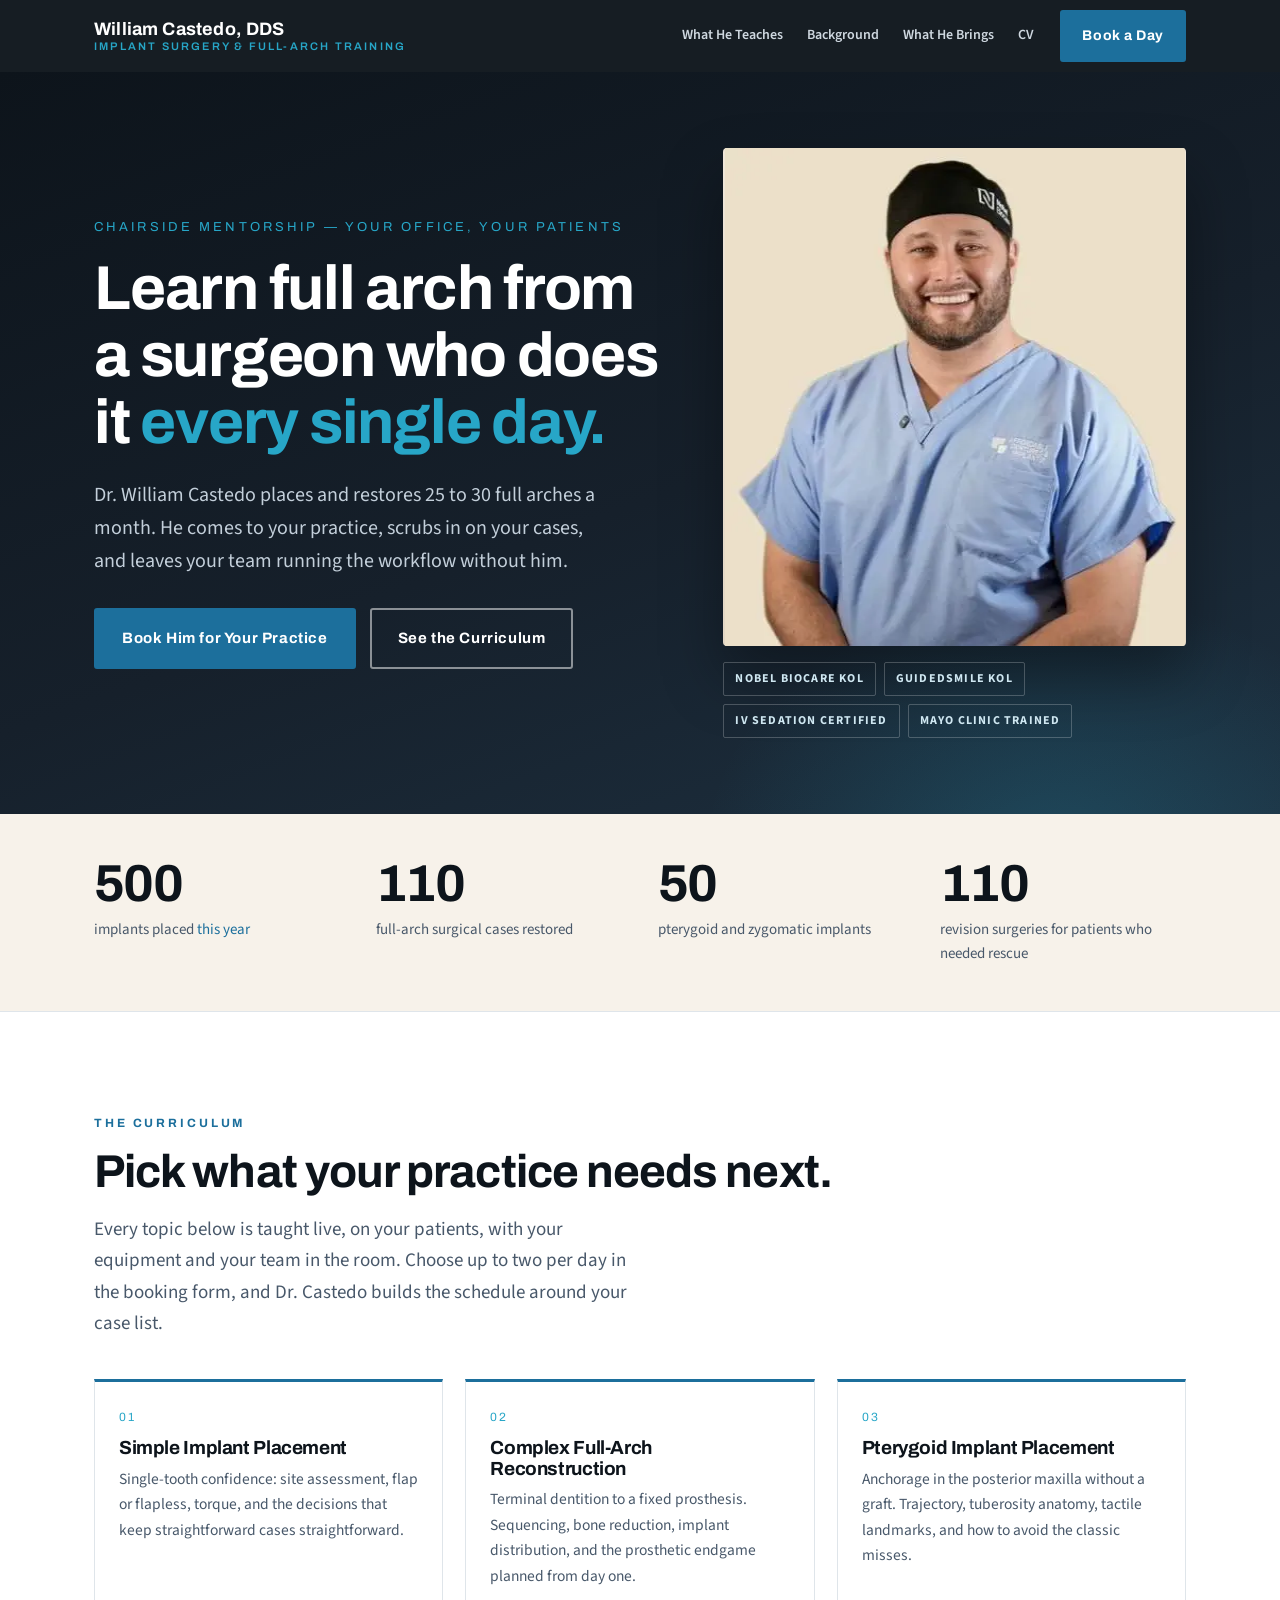
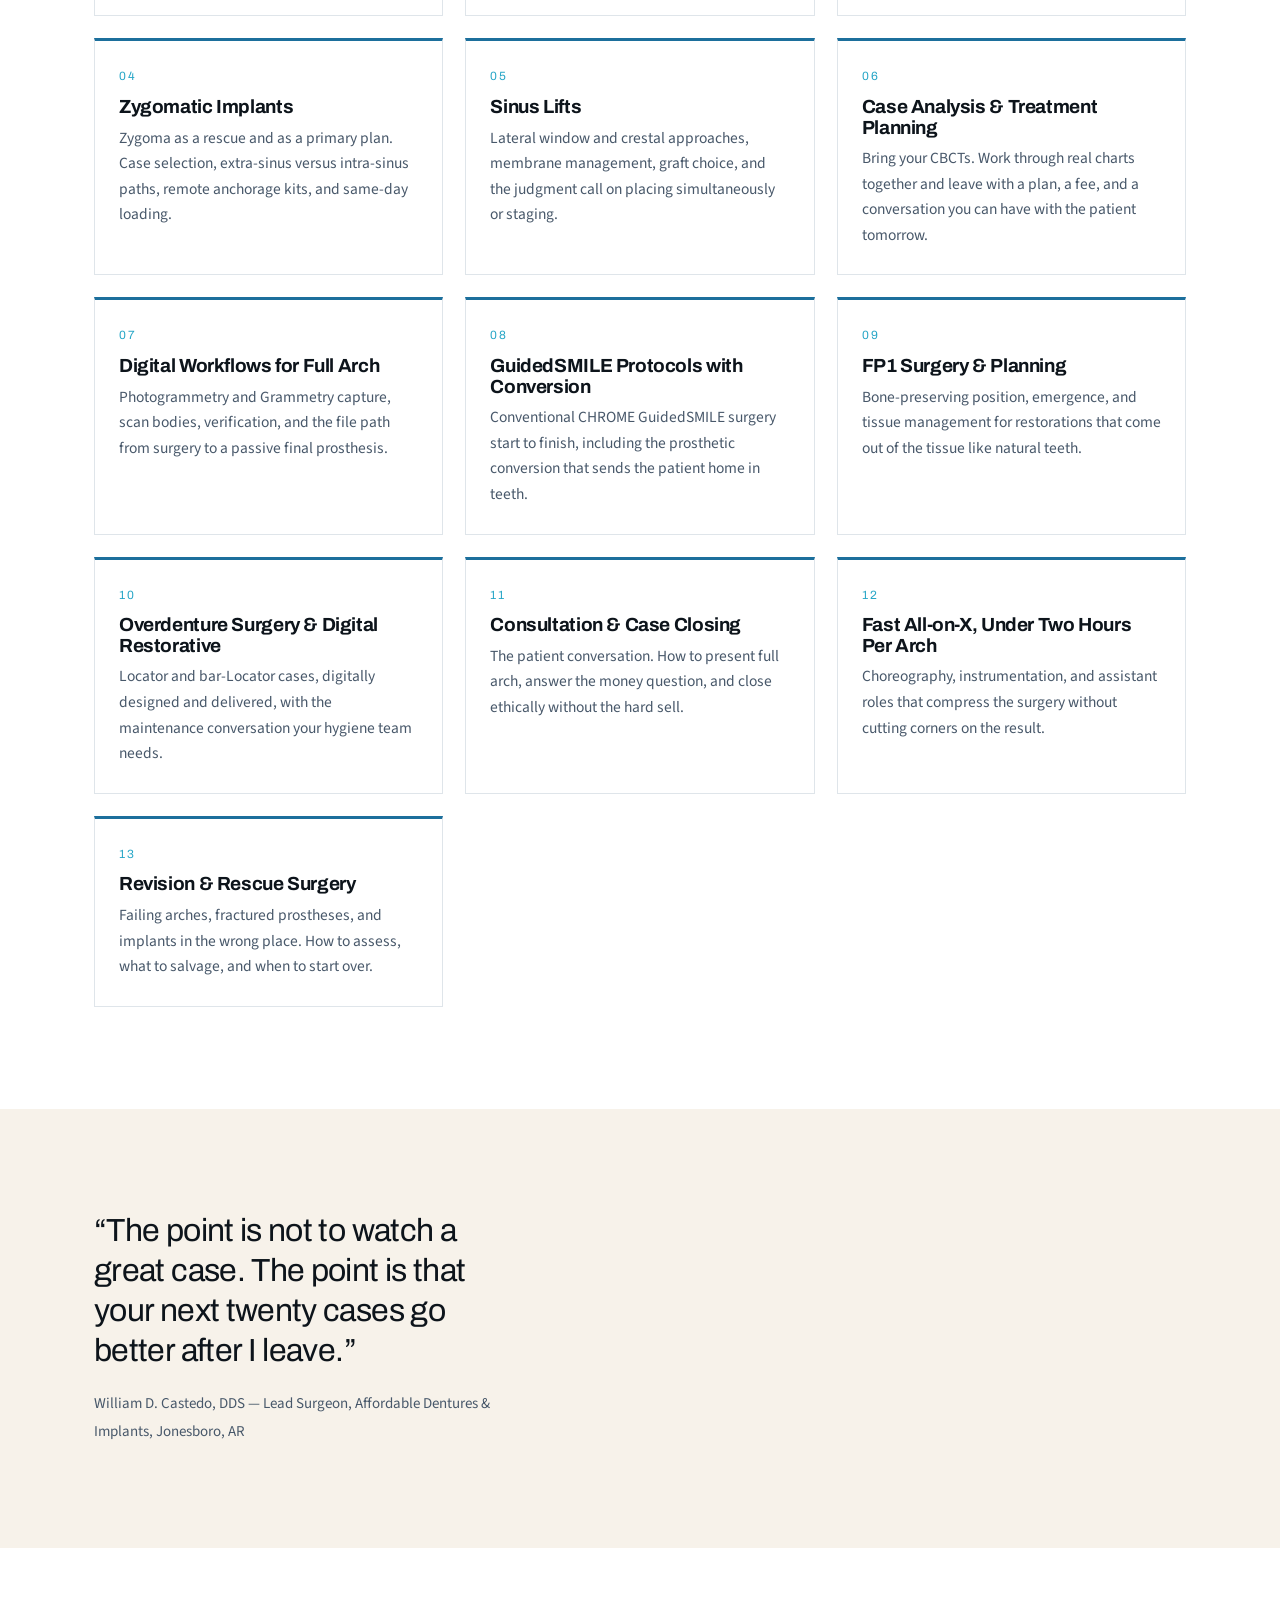
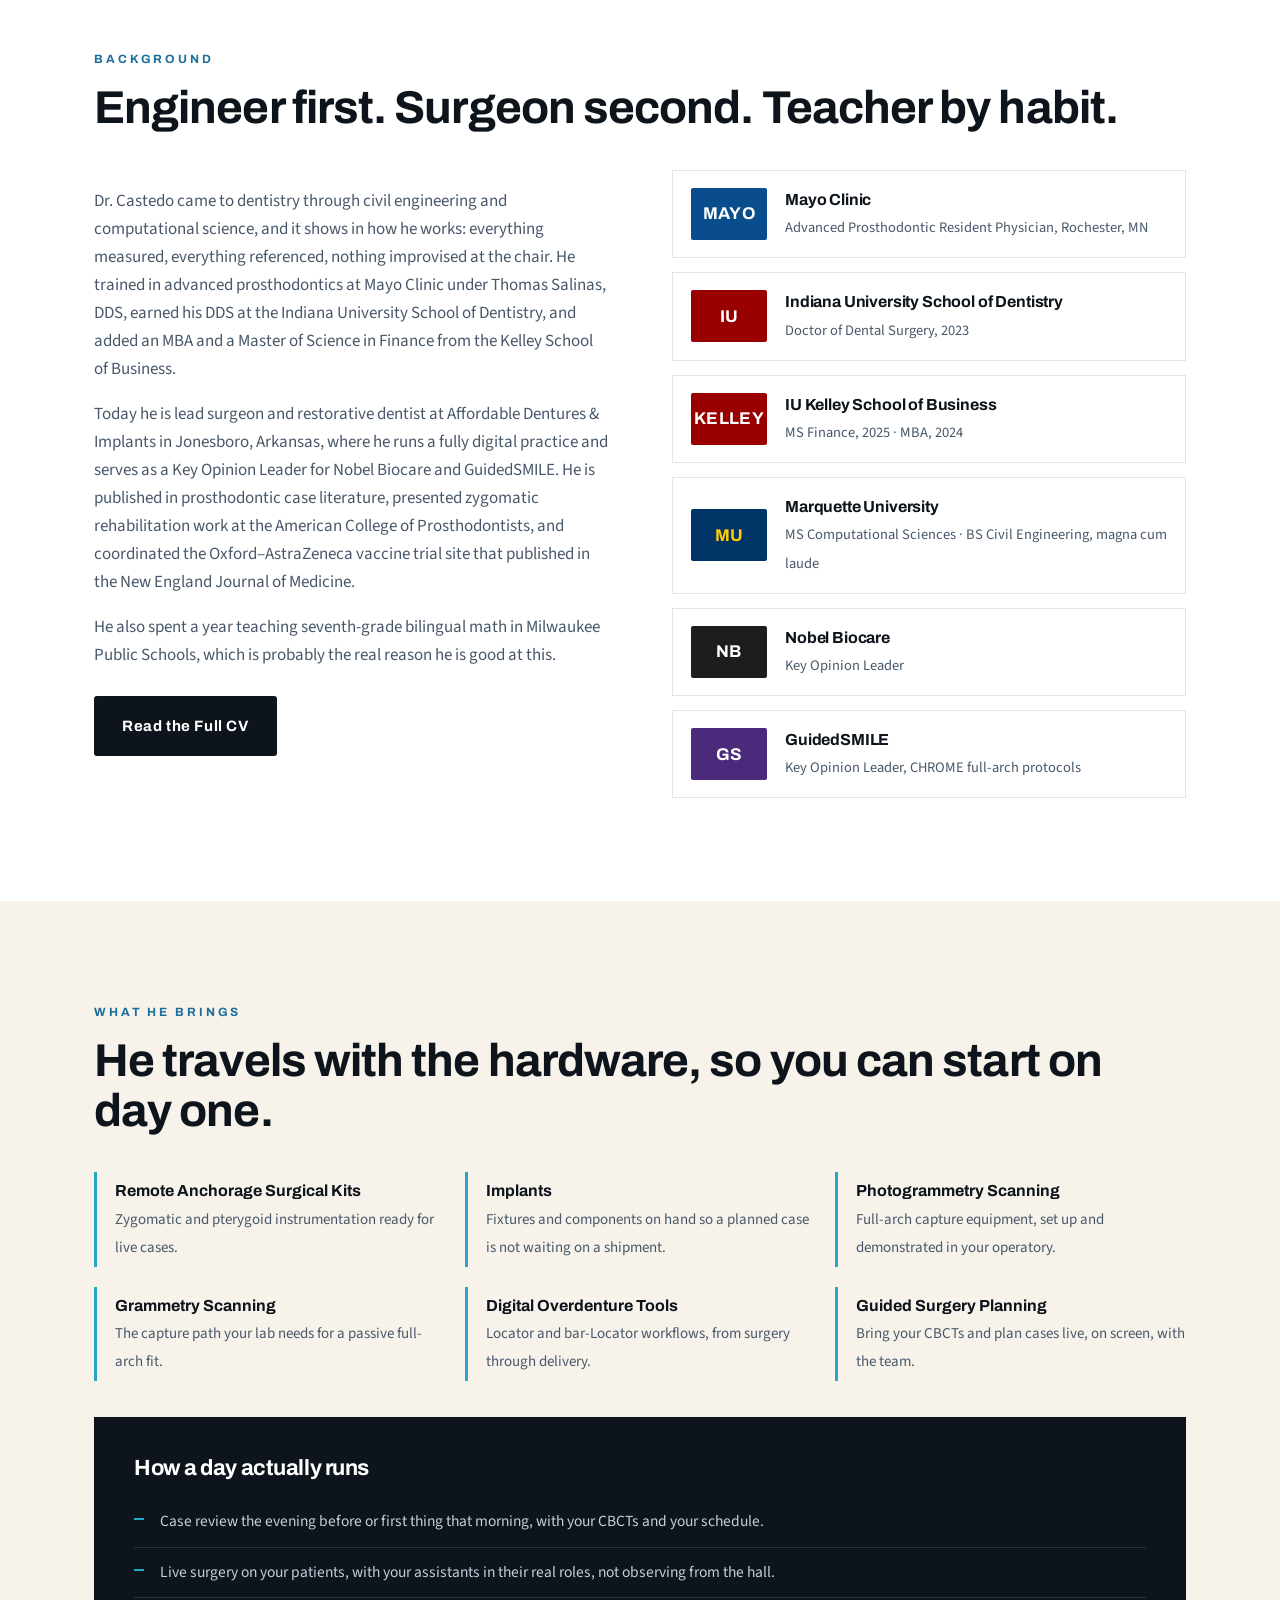
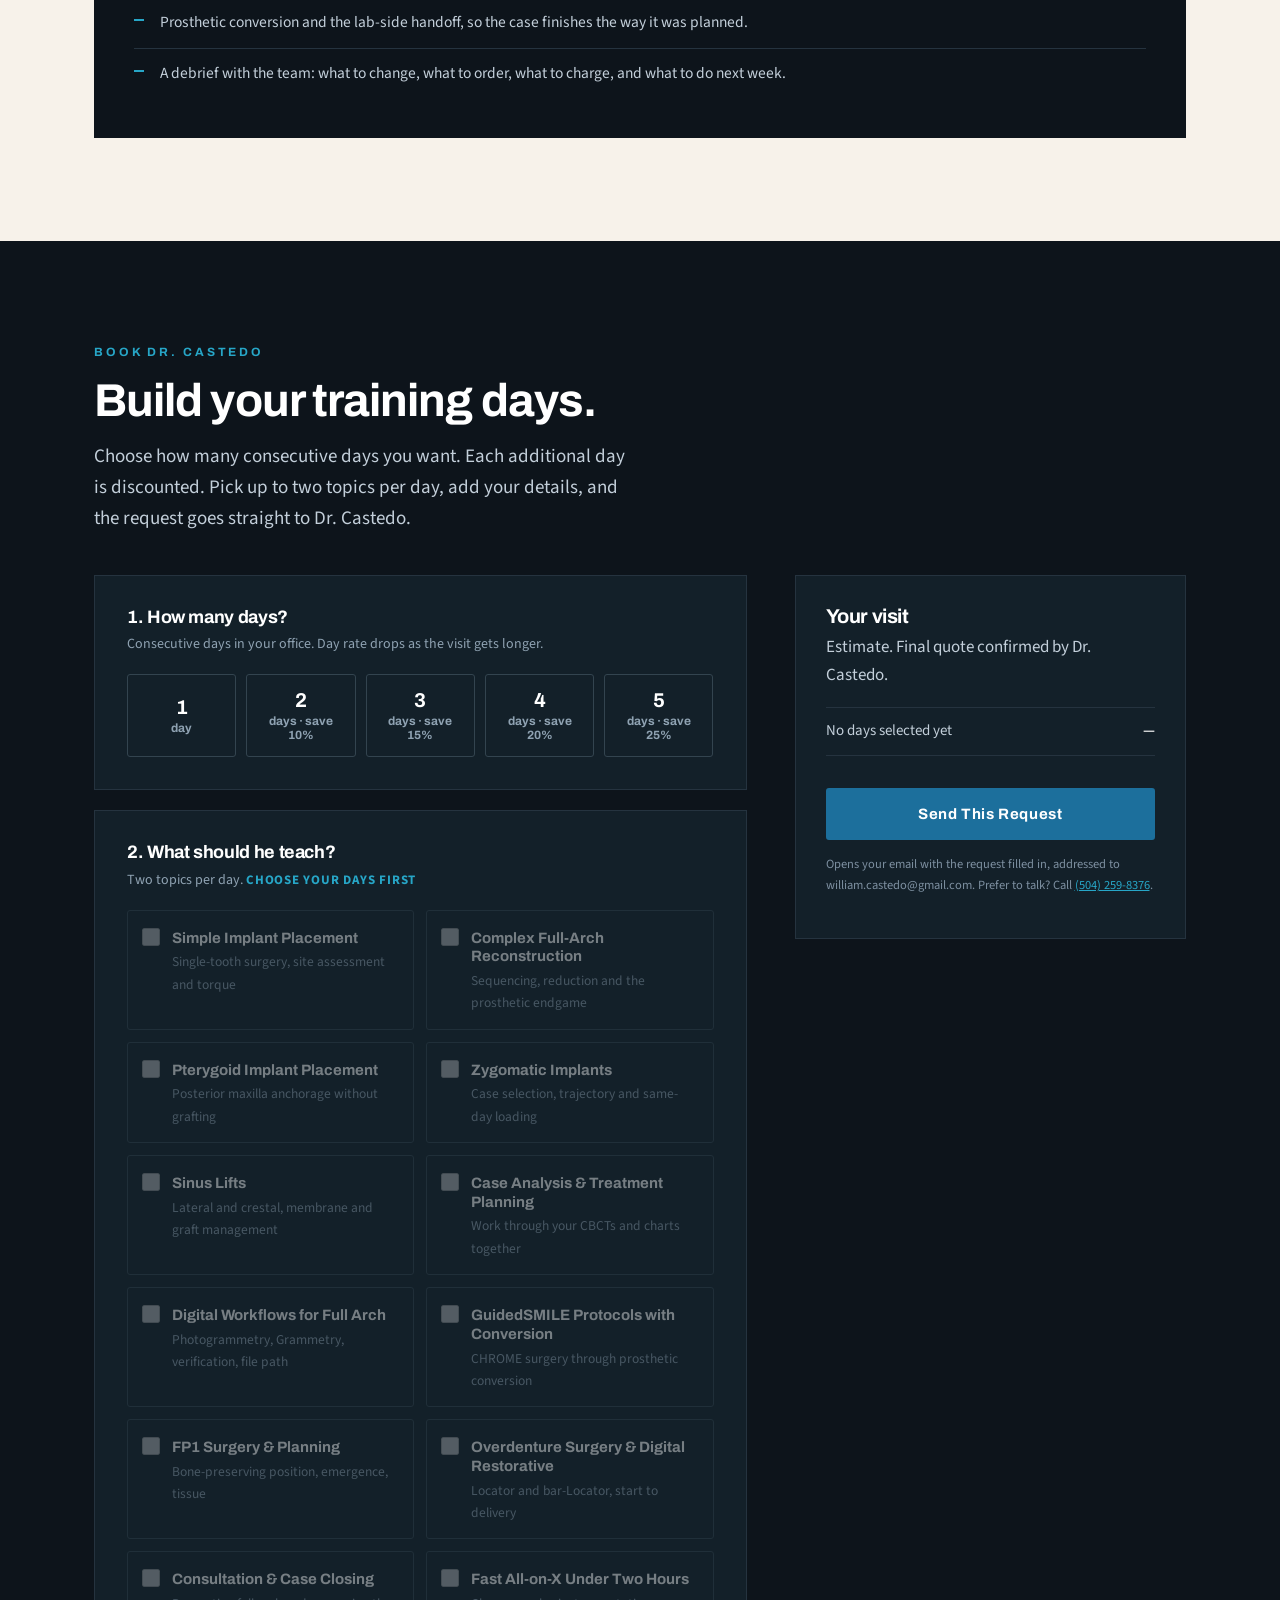
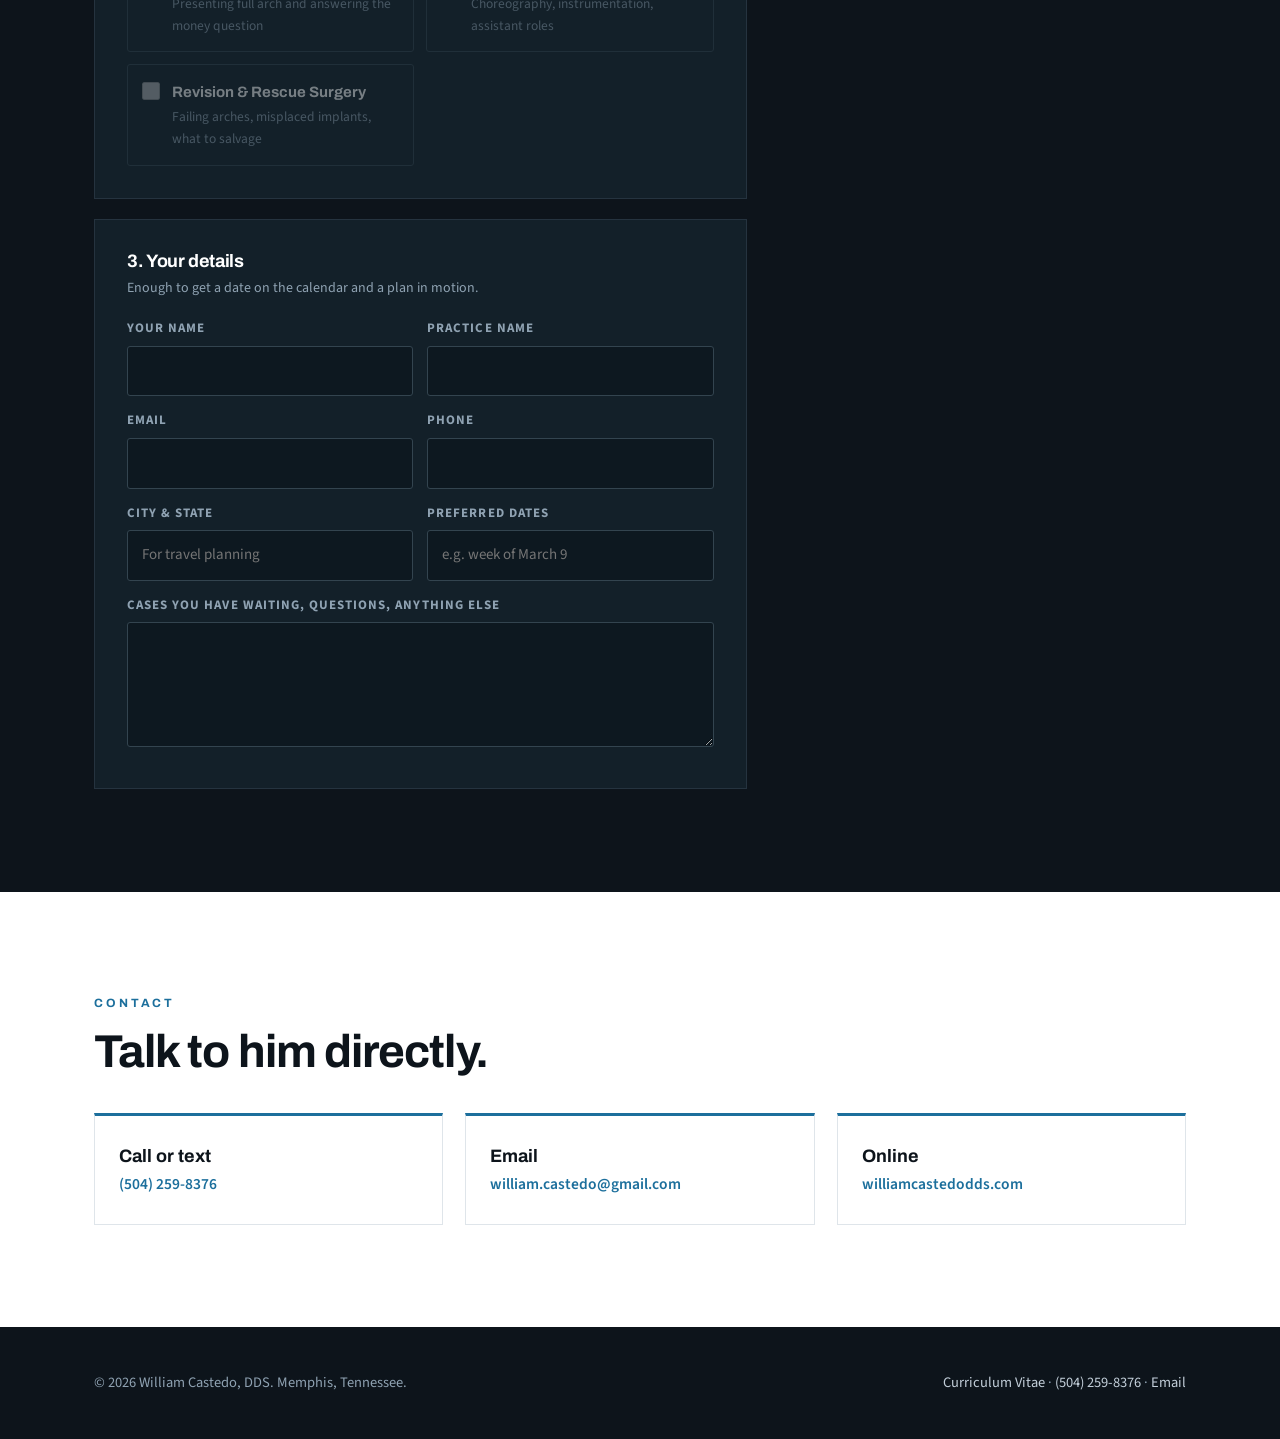
==== index.html @ d0374f00 "Add files via upload" ====
<!DOCTYPE html>
<html lang="en">
<head>
<meta charset="utf-8">
<meta name="viewport" content="width=device-width, initial-scale=1">
<title>Dr. William Castedo, DDS - Implant Surgery Training &amp; Full-Arch Mentorship</title>
<meta name="description" content="Hire Dr. William Castedo, DDS for in-office implant training: single-tooth to full-arch, pterygoid and zygomatic implants, sinus lifts, GuidedSMILE protocols, FP1, fast All-on-X and digital workflows. Book one to five days.">
<meta property="og:title" content="Dr. William Castedo, DDS - Implant Surgery Training">
<meta property="og:description" content="500 implants placed this year. 110 full-arch cases restored. Bring that experience into your operatory.">
<link rel="preconnect" href="https://fonts.googleapis.com"><link rel="preconnect" href="https://fonts.gstatic.com" crossorigin>
<link href="https://fonts.googleapis.com/css2?family=Archivo:wght@600;700&family=Source+Sans+3:wght@400;600;700&display=swap" rel="stylesheet">
<link rel="stylesheet" href="css/styles.css">
</head>
<body>

<header class="head"><div class="wrap">
  <a class="brand" href="index.html">William Castedo, DDS<small>Implant Surgery &amp; Full-Arch Training</small></a>
  <nav class="nav" aria-label="Main">
    <a href="#teach">What He Teaches</a>
    <a href="#background">Background</a>
    <a href="#kit">What He Brings</a>
    <a href="cv.html">CV</a>
  </nav>
  <a class="btn" href="#book">Book a Day</a>
</div></header>

<main>
<section class="hero">
  <div class="wrap">
    <div>
      <p class="kicker">Chairside Mentorship &mdash; Your Office, Your Patients</p>
      <h1>Learn full arch from a surgeon who does it <span>every single day.</span></h1>
      <p class="intro">Dr. William Castedo places and restores 25 to 30 full arches a month. He comes to your practice, scrubs in on your cases, and leaves your team running the workflow without him.</p>
      <div class="ctas">
        <a class="btn" href="#book">Book Him for Your Practice</a>
        <a class="btn ghost" href="#teach">See the Curriculum</a>
      </div>
    </div>
    <div class="portrait">
      <div class="plate"><img src="images/dr-castedo.webp" alt="Dr. William Castedo, DDS" width="433" height="498"></div>
      <div class="tagstrip">
        <span>Nobel Biocare KOL</span><span>GuidedSMILE KOL</span><span>IV Sedation Certified</span><span>Mayo Clinic Trained</span>
      </div>
    </div>
  </div>
</section>

<section class="stats">
  <div class="wrap">
    <div class="stat"><b>500</b><span>implants placed <i>this year</i></span></div>
    <div class="stat"><b>110</b><span>full-arch surgical cases restored</span></div>
    <div class="stat"><b>50</b><span>pterygoid and zygomatic implants</span></div>
    <div class="stat"><b>110</b><span>revision surgeries for patients who needed rescue</span></div>
  </div>
</section>

<section class="sec" id="teach">
  <div class="wrap">
    <p class="eyebrow">The Curriculum</p>
    <h2 class="h">Pick what your practice needs next.</h2>
    <p class="lede" style="margin-top:16px">Every topic below is taught live, on your patients, with your equipment and your team in the room. Choose up to two per day in the booking form, and Dr. Castedo builds the schedule around your case list.</p>
    <div class="grid3">
      <article class="tcard"><span class="num">01</span><h3>Simple Implant Placement</h3><p>Single-tooth confidence: site assessment, flap or flapless, torque, and the decisions that keep straightforward cases straightforward.</p></article>
      <article class="tcard"><span class="num">02</span><h3>Complex Full-Arch Reconstruction</h3><p>Terminal dentition to a fixed prosthesis. Sequencing, bone reduction, implant distribution, and the prosthetic endgame planned from day one.</p></article>
      <article class="tcard"><span class="num">03</span><h3>Pterygoid Implant Placement</h3><p>Anchorage in the posterior maxilla without a graft. Trajectory, tuberosity anatomy, tactile landmarks, and how to avoid the classic misses.</p></article>
      <article class="tcard"><span class="num">04</span><h3>Zygomatic Implants</h3><p>Zygoma as a rescue and as a primary plan. Case selection, extra-sinus versus intra-sinus paths, remote anchorage kits, and same-day loading.</p></article>
      <article class="tcard"><span class="num">05</span><h3>Sinus Lifts</h3><p>Lateral window and crestal approaches, membrane management, graft choice, and the judgment call on placing simultaneously or staging.</p></article>
      <article class="tcard"><span class="num">06</span><h3>Case Analysis &amp; Treatment Planning</h3><p>Bring your CBCTs. Work through real charts together and leave with a plan, a fee, and a conversation you can have with the patient tomorrow.</p></article>
      <article class="tcard"><span class="num">07</span><h3>Digital Workflows for Full Arch</h3><p>Photogrammetry and Grammetry capture, scan bodies, verification, and the file path from surgery to a passive final prosthesis.</p></article>
      <article class="tcard"><span class="num">08</span><h3>GuidedSMILE Protocols with Conversion</h3><p>Conventional CHROME GuidedSMILE surgery start to finish, including the prosthetic conversion that sends the patient home in teeth.</p></article>
      <article class="tcard"><span class="num">09</span><h3>FP1 Surgery &amp; Planning</h3><p>Bone-preserving position, emergence, and tissue management for restorations that come out of the tissue like natural teeth.</p></article>
      <article class="tcard"><span class="num">10</span><h3>Overdenture Surgery &amp; Digital Restorative</h3><p>Locator and bar-Locator cases, digitally designed and delivered, with the maintenance conversation your hygiene team needs.</p></article>
      <article class="tcard"><span class="num">11</span><h3>Consultation &amp; Case Closing</h3><p>The patient conversation. How to present full arch, answer the money question, and close ethically without the hard sell.</p></article>
      <article class="tcard"><span class="num">12</span><h3>Fast All-on-X, Under Two Hours Per Arch</h3><p>Choreography, instrumentation, and assistant roles that compress the surgery without cutting corners on the result.</p></article>
      <article class="tcard"><span class="num">13</span><h3>Revision &amp; Rescue Surgery</h3><p>Failing arches, fractured prostheses, and implants in the wrong place. How to assess, what to salvage, and when to start over.</p></article>
    </div>
  </div>
</section>

<section class="sec quote">
  <div class="wrap">
    <blockquote>
      <p>&ldquo;The point is not to watch a great case. The point is that your next twenty cases go better after I leave.&rdquo;</p>
      <cite>William D. Castedo, DDS &mdash; Lead Surgeon, Affordable Dentures &amp; Implants, Jonesboro, AR</cite>
    </blockquote>
  </div>
</section>

<section class="sec" id="background">
  <div class="wrap">
    <p class="eyebrow">Background</p>
    <h2 class="h">Engineer first. Surgeon second. Teacher by habit.</h2>
    <div class="split" style="margin-top:36px">
      <div>
        <p>Dr. Castedo came to dentistry through civil engineering and computational science, and it shows in how he works: everything measured, everything referenced, nothing improvised at the chair. He trained in advanced prosthodontics at Mayo Clinic under Thomas Salinas, DDS, earned his DDS at the Indiana University School of Dentistry, and added an MBA and a Master of Science in Finance from the Kelley School of Business.</p>
        <p>Today he is lead surgeon and restorative dentist at Affordable Dentures &amp; Implants in Jonesboro, Arkansas, where he runs a fully digital practice and serves as a Key Opinion Leader for Nobel Biocare and GuidedSMILE. He is published in prosthodontic case literature, presented zygomatic rehabilitation work at the American College of Prosthodontists, and coordinated the Oxford&ndash;AstraZeneca vaccine trial site that published in the New England Journal of Medicine.</p>
        <p>He also spent a year teaching seventh-grade bilingual math in Milwaukee Public Schools, which is probably the real reason he is good at this.</p>
        <p style="margin-top:26px"><a class="btn dark" href="cv.html">Read the Full CV</a></p>
      </div>
      <div>
        <div class="creds">
          <div class="cred"><div class="mark mayo">MAYO</div><div><b>Mayo Clinic</b><span>Advanced Prosthodontic Resident Physician, Rochester, MN</span></div></div>
          <div class="cred"><div class="mark iu">IU</div><div><b>Indiana University School of Dentistry</b><span>Doctor of Dental Surgery, 2023</span></div></div>
          <div class="cred"><div class="mark iu">KELLEY</div><div><b>IU Kelley School of Business</b><span>MS Finance, 2025 &middot; MBA, 2024</span></div></div>
          <div class="cred"><div class="mark mu">MU</div><div><b>Marquette University</b><span>MS Computational Sciences &middot; BS Civil Engineering, magna cum laude</span></div></div>
          <div class="cred"><div class="mark nb">NB</div><div><b>Nobel Biocare</b><span>Key Opinion Leader</span></div></div>
          <div class="cred"><div class="mark gs">GS</div><div><b>GuidedSMILE</b><span>Key Opinion Leader, CHROME full-arch protocols</span></div></div>
        </div>
      </div>
    </div>
  </div>
</section>

<section class="sec" id="kit" style="background:var(--sand-2)">
  <div class="wrap">
    <p class="eyebrow">What He Brings</p>
    <h2 class="h">He travels with the hardware, so you can start on day one.</h2>
    <div class="kit">
      <div><b>Remote Anchorage Surgical Kits</b><span>Zygomatic and pterygoid instrumentation ready for live cases.</span></div>
      <div><b>Implants</b><span>Fixtures and components on hand so a planned case is not waiting on a shipment.</span></div>
      <div><b>Photogrammetry Scanning</b><span>Full-arch capture equipment, set up and demonstrated in your operatory.</span></div>
      <div><b>Grammetry Scanning</b><span>The capture path your lab needs for a passive full-arch fit.</span></div>
      <div><b>Digital Overdenture Tools</b><span>Locator and bar-Locator workflows, from surgery through delivery.</span></div>
      <div><b>Guided Surgery Planning</b><span>Bring your CBCTs and plan cases live, on screen, with the team.</span></div>
    </div>
    <div class="dark-panel" style="margin-top:36px">
      <h3>How a day actually runs</h3>
      <ul>
        <li>Case review the evening before or first thing that morning, with your CBCTs and your schedule.</li>
        <li>Live surgery on your patients, with your assistants in their real roles, not observing from the hall.</li>
        <li>Prosthetic conversion and the lab-side handoff, so the case finishes the way it was planned.</li>
        <li>A debrief with the team: what to change, what to order, what to charge, and what to do next week.</li>
      </ul>
    </div>
  </div>
</section>

<section class="sec book" id="book">
  <div class="wrap">
    <p class="eyebrow" style="color:var(--cyan)">Book Dr. Castedo</p>
    <h2 class="h">Build your training days.</h2>
    <p class="lede" style="color:#c3cfda;margin-top:14px">Choose how many consecutive days you want. Each additional day is discounted. Pick up to two topics per day, add your details, and the request goes straight to Dr. Castedo.</p>

    <form class="layout" id="bookForm" novalidate>
      <div>
        <div class="panel">
          <h3>1. How many days?</h3>
          <p class="hint">Consecutive days in your office. Day rate drops as the visit gets longer.</p>
          <div class="days" id="days"></div>
        </div>

        <div class="panel">
          <h3>2. What should he teach?</h3>
          <p class="hint">Two topics per day. <span class="counter" id="counter">Choose your days first</span></p>
          <div class="topics" id="topics"></div>
        </div>

        <div class="panel">
          <h3>3. Your details</h3>
          <p class="hint">Enough to get a date on the calendar and a plan in motion.</p>
          <div class="fields">
            <label class="field"><span>Your name</span><input type="text" name="name" autocomplete="name" required></label>
            <label class="field"><span>Practice name</span><input type="text" name="practice" autocomplete="organization"></label>
            <label class="field"><span>Email</span><input type="email" name="email" autocomplete="email" required></label>
            <label class="field"><span>Phone</span><input type="tel" name="phone" autocomplete="tel"></label>
            <label class="field"><span>City &amp; state</span><input type="text" name="city" placeholder="For travel planning"></label>
            <label class="field"><span>Preferred dates</span><input type="text" name="dates" placeholder="e.g. week of March 9"></label>
            <label class="field full"><span>Cases you have waiting, questions, anything else</span><textarea name="notes" rows="4"></textarea></label>
          </div>
        </div>
      </div>

      <aside class="summary" aria-live="polite">
        <h3>Your visit</h3>
        <p class="hint" style="margin:6px 0 0">Estimate. Final quote confirmed by Dr. Castedo.</p>
        <div class="rows" id="rows"></div>
        <div class="chips" id="chips"></div>
        <button class="btn" type="submit" id="send">Send This Request</button>
        <p class="fineprint">Opens your email with the request filled in, addressed to william.castedo@gmail.com. Prefer to talk? Call <a href="tel:5042598376" style="color:var(--cyan)">(504) 259-8376</a>.</p>
      </aside>
    </form>
  </div>
</section>

<section class="sec contact">
  <div class="wrap">
    <p class="eyebrow">Contact</p>
    <h2 class="h">Talk to him directly.</h2>
    <div class="grid3">
      <div class="tcard"><b>Call or text</b><p><a href="tel:5042598376">(504) 259-8376</a></p></div>
      <div class="tcard"><b>Email</b><p><a href="mailto:william.castedo@gmail.com">william.castedo@gmail.com</a></p></div>
      <div class="tcard"><b>Online</b><p><a href="https://www.williamcastedodds.com">williamcastedodds.com</a></p></div>
    </div>
  </div>
</section>
</main>

<footer><div class="wrap">
  <span>&copy; 2026 William Castedo, DDS. Memphis, Tennessee.</span>
  <span><a href="cv.html">Curriculum Vitae</a> &middot; <a href="tel:5042598376">(504) 259-8376</a> &middot; <a href="mailto:william.castedo@gmail.com">Email</a></span>
</div></footer>

<script src="js/main.js"></script>
</body>
</html>
---- css/styles.css ----
/* williamcastedodds.com — clinical, modern, masculine.
   Palette: graphite ink, steel blue, surgical cyan edge, warm sand from the portrait. */
:root{
  --ink:#0d141b; --ink-2:#16202b; --slate:#2b3a48; --body:#48586a;
  --steel:#1c6f9c; --steel-dk:#125473; --cyan:#27a6c7;
  --sand:#efe6d8; --sand-2:#f7f2ea; --paper:#fff; --line:#dfe5ea; --line-dk:#25333f;
  --display:"Archivo",system-ui,-apple-system,"Segoe UI",Roboto,Arial,sans-serif;
  --text:"Source Sans 3",system-ui,-apple-system,"Segoe UI",Roboto,Arial,sans-serif;
  --max:1180px; --gut:clamp(20px,4vw,44px);
}
*,*::before,*::after{box-sizing:border-box}
html{scroll-behavior:smooth;-webkit-text-size-adjust:100%;scroll-padding-top:84px}
body{margin:0;font-family:var(--text);color:var(--body);background:var(--paper);font-size:17px;line-height:1.65;overflow-x:hidden}
img{max-width:100%;display:block}
a{color:var(--steel)}
h1,h2,h3,h4{font-family:var(--display);color:var(--ink);line-height:1.08;margin:0;font-weight:700;letter-spacing:-.02em}
.wrap{max-width:var(--max);margin:0 auto;padding:0 var(--gut)}
.sec{padding:clamp(56px,8vw,104px) 0}
:focus-visible{outline:3px solid var(--cyan);outline-offset:3px}
.eyebrow{font-family:var(--display);font-size:12px;font-weight:700;letter-spacing:.24em;text-transform:uppercase;color:var(--steel);margin:0 0 14px}
h2.h{font-size:clamp(30px,4vw,46px)}
.lede{font-size:clamp(17px,1.6vw,19px);max-width:60ch}
.btn{display:inline-flex;align-items:center;justify-content:center;gap:10px;font-family:var(--display);font-weight:700;font-size:15px;letter-spacing:.04em;text-decoration:none;padding:16px 26px;border:2px solid var(--steel);background:var(--steel);color:#fff;border-radius:3px;cursor:pointer;transition:background .15s,color .15s,border-color .15s}
.btn:hover{background:var(--steel-dk);border-color:var(--steel-dk)}
.btn.ghost{background:transparent;color:#fff;border-color:rgba(255,255,255,.5)}
.btn.ghost:hover{background:#fff;color:var(--ink);border-color:#fff}
.btn.dark{background:var(--ink);border-color:var(--ink)}
.btn.dark:hover{background:var(--slate);border-color:var(--slate)}
.btn[disabled]{opacity:.45;cursor:not-allowed}

/* header */
.head{position:sticky;top:0;z-index:40;background:rgba(13,20,27,.96);backdrop-filter:blur(6px);color:#fff}
.head .wrap{display:flex;align-items:center;gap:26px;min-height:72px}
.brand{font-family:var(--display);font-weight:700;font-size:18px;letter-spacing:.01em;color:#fff;text-decoration:none;line-height:1.1}
.brand small{display:block;font-size:11px;letter-spacing:.2em;text-transform:uppercase;color:var(--cyan);font-weight:600}
.nav{margin-left:auto;display:flex;gap:24px;align-items:center}
.nav a{color:#cfd8e0;text-decoration:none;font-size:14px;font-weight:600}
.nav a:hover{color:#fff}
.head .btn{padding:12px 20px;font-size:14px}

/* hero */
.hero{background:linear-gradient(160deg,var(--ink) 0%,var(--ink-2) 55%,#1d3040 100%);color:#fff;position:relative;overflow:hidden}
.hero::after{content:"";position:absolute;inset:auto -10% -40% 55%;height:70%;background:radial-gradient(closest-side,rgba(39,166,199,.22),transparent);pointer-events:none}
.hero .wrap{display:grid;grid-template-columns:1.1fr .9fr;gap:clamp(28px,5vw,64px);align-items:center;padding-top:clamp(44px,6vw,76px);padding-bottom:clamp(44px,6vw,76px);position:relative;z-index:1}
.hero h1{color:#fff;font-size:clamp(36px,5.4vw,62px)}
.hero h1 span{color:var(--cyan)}
.hero .kicker{font-family:var(--display);font-size:13px;letter-spacing:.24em;text-transform:uppercase;color:var(--cyan);margin:0 0 18px}
.hero p.intro{color:#c3cfda;font-size:clamp(17px,1.7vw,20px);margin:22px 0 30px;max-width:52ch}
.hero .ctas{display:flex;gap:14px;flex-wrap:wrap}
.portrait{position:relative}
.portrait .plate{background:linear-gradient(180deg,var(--sand) 0%,#e2d6c4 100%);border-radius:4px;padding:0 0 0;overflow:hidden;box-shadow:0 30px 60px rgba(0,0,0,.35)}
.portrait img{width:100%;max-width:460px;margin:0 auto}
.portrait .tagstrip{display:flex;gap:8px;flex-wrap:wrap;margin-top:16px}
.tagstrip span{font-size:12px;font-weight:700;letter-spacing:.1em;text-transform:uppercase;color:#cfe7f1;border:1px solid rgba(255,255,255,.22);padding:6px 11px;border-radius:2px}

/* stat band */
.stats{background:var(--sand-2);border-bottom:1px solid var(--line)}
.stats .wrap{display:grid;grid-template-columns:repeat(4,1fr);gap:clamp(18px,3vw,36px);padding-top:44px;padding-bottom:44px}
.stat b{display:block;font-family:var(--display);font-size:clamp(34px,4.4vw,52px);color:var(--ink);line-height:1;letter-spacing:-.03em}
.stat span{display:block;margin-top:8px;font-size:15px;color:var(--body)}
.stat i{font-style:normal;color:var(--steel)}

/* teaching cards */
.grid3{display:grid;grid-template-columns:repeat(3,1fr);gap:22px;margin-top:40px}
.tcard{border:1px solid var(--line);border-top:3px solid var(--steel);padding:26px 24px;background:#fff;transition:box-shadow .15s,transform .15s}
.tcard:hover{box-shadow:0 14px 32px rgba(18,84,115,.1);transform:translateY(-2px)}
.tcard h3{font-size:19px;margin-bottom:8px}
.tcard p{margin:0;font-size:15.5px}
.tcard .num{font-family:var(--display);font-size:12px;letter-spacing:.18em;color:var(--cyan);display:block;margin-bottom:10px}

/* split / credentials */
.split{display:grid;grid-template-columns:1fr 1fr;gap:clamp(30px,5vw,64px);align-items:start}
.creds{display:grid;gap:14px}
.cred{display:grid;grid-template-columns:76px 1fr;gap:18px;align-items:center;border:1px solid var(--line);padding:16px 18px;background:#fff}
.mark{width:76px;height:52px;display:flex;align-items:center;justify-content:center;font-family:var(--display);font-weight:700;font-size:17px;letter-spacing:.02em;color:#fff;border-radius:2px;text-align:center;line-height:1}
.mark.iu{background:#990000}.mark.mu{background:#003366;color:#ffcc00}.mark.mayo{background:#0a4d8c}
.mark.hv{background:#a51c30}.mark.nb{background:#1d1d1b}.mark.gs{background:#4b2a7b}
.cred b{display:block;font-family:var(--display);color:var(--ink);font-size:16px;letter-spacing:-.01em}
.cred span{font-size:14.5px;color:var(--body)}
.dark-panel{background:var(--ink);color:#c3cfda;padding:clamp(26px,4vw,40px)}
.dark-panel h3{color:#fff;font-size:22px;margin-bottom:16px}
.dark-panel ul{list-style:none;margin:0;padding:0}
.dark-panel li{padding:12px 0 12px 26px;border-bottom:1px solid var(--line-dk);position:relative;font-size:15.5px}
.dark-panel li:last-child{border-bottom:0}
.dark-panel li::before{content:"";position:absolute;left:0;top:21px;width:10px;height:2px;background:var(--cyan)}

/* quote */
.quote{background:var(--sand-2)}
.quote blockquote{margin:0;max-width:52ch}
.quote p{font-family:var(--display);font-size:clamp(22px,3vw,32px);color:var(--ink);line-height:1.25;letter-spacing:-.02em;margin:0 0 18px}
.quote cite{font-style:normal;font-size:15px;color:var(--body)}

/* kit */
.kit{display:grid;grid-template-columns:repeat(3,1fr);gap:20px;margin-top:36px}
.kit div{border-left:3px solid var(--cyan);padding:6px 0 6px 18px}
.kit b{font-family:var(--display);color:var(--ink);display:block;font-size:16px}
.kit span{font-size:15px}

/* booking */
.book{background:var(--ink);color:#c3cfda}
.book h2,.book h3{color:#fff}
.book .layout{display:grid;grid-template-columns:1.25fr .75fr;gap:clamp(26px,4vw,48px);align-items:start;margin-top:40px}
.panel{background:#132029;border:1px solid var(--line-dk);padding:clamp(22px,3vw,32px)}
.panel + .panel{margin-top:20px}
.panel h3{font-size:18px;margin-bottom:6px}
.panel .hint{font-size:14px;color:#8fa2b2;margin:0 0 18px}
.days{display:flex;gap:10px;flex-wrap:wrap}
.day{flex:1 1 90px;background:transparent;border:1px solid #33444f;color:#c3cfda;font-family:var(--display);font-weight:700;padding:14px 8px;cursor:pointer;border-radius:3px;text-align:center;transition:.15s}
.day b{display:block;font-size:20px;color:#fff}
.day small{display:block;font-size:12px;color:#8fa2b2;margin-top:3px}
.day:hover{border-color:var(--cyan)}
.day[aria-pressed="true"]{background:var(--steel);border-color:var(--steel)}
.day[aria-pressed="true"] small{color:#d7ecf5}
.topics{display:grid;grid-template-columns:1fr 1fr;gap:12px;margin-top:6px}
.topic{display:flex;gap:12px;align-items:flex-start;border:1px solid #33444f;padding:14px;border-radius:3px;cursor:pointer;transition:.15s}
.topic:hover{border-color:var(--cyan)}
.topic input{margin:3px 0 0;accent-color:var(--cyan);width:18px;height:18px;flex:none}
.topic b{display:block;font-family:var(--display);color:#fff;font-size:15px;line-height:1.25}
.topic span{font-size:13.5px;color:#8fa2b2;display:block;margin-top:4px}
.topic.is-full{opacity:.42}
.topic.is-picked{border-color:var(--cyan);background:#14313d}
.fields{display:grid;grid-template-columns:1fr 1fr;gap:14px}
.field{display:block}
.field span{display:block;font-size:13px;font-weight:700;letter-spacing:.08em;text-transform:uppercase;color:#8fa2b2;margin-bottom:6px}
.field input,.field textarea,.field select{width:100%;background:#0d1820;border:1px solid #33444f;color:#fff;padding:12px 14px;font:inherit;font-size:15px;border-radius:3px}
.field input:focus,.field textarea:focus,.field select:focus{border-color:var(--cyan);outline:none}
.field.full{grid-column:1/-1}
.summary{position:sticky;top:96px;background:#132029;border:1px solid var(--line-dk);padding:clamp(22px,3vw,30px)}
.summary h3{font-size:20px;margin-bottom:4px}
.summary .rows{margin:18px 0 0;border-top:1px solid var(--line-dk)}
.srow{display:flex;justify-content:space-between;gap:14px;padding:11px 0;border-bottom:1px solid var(--line-dk);font-size:15px}
.srow b{color:#fff;font-weight:600}
.srow.total{border-bottom:0;padding-top:16px;font-family:var(--display);font-size:22px;color:#fff}
.srow.total b{font-size:26px}
.srow small{display:block;color:#8fa2b2;font-size:12.5px}
.chips{display:flex;flex-wrap:wrap;gap:7px;margin-top:12px}
.chips span{font-size:12px;border:1px solid #33444f;padding:5px 9px;border-radius:2px;color:#c3cfda}
.summary .btn{width:100%;margin-top:20px}
.fineprint{font-size:12.5px;color:#7d8fa0;margin-top:14px}
.counter{font-size:13px;color:var(--cyan);font-weight:700;letter-spacing:.06em;text-transform:uppercase}

/* contact + footer */
.contact .grid3{margin-top:36px}
.contact .tcard b{font-family:var(--display);color:var(--ink);font-size:18px;display:block}
.contact a{text-decoration:none;font-weight:600}
footer{background:var(--ink);color:#8fa2b2;padding:44px 0;font-size:14.5px}
footer .wrap{display:flex;justify-content:space-between;gap:18px;flex-wrap:wrap;align-items:center}
footer a{color:#c3cfda;text-decoration:none}
footer a:hover{color:#fff}

/* CV page */
.cvhead{background:var(--ink);color:#c3cfda;padding:clamp(40px,6vw,70px) 0}
.cvhead h1{color:#fff;font-size:clamp(32px,4.6vw,52px)}
.cvhead p{margin:14px 0 0;max-width:60ch}
.cvhead .meta{display:flex;gap:22px;flex-wrap:wrap;margin-top:22px;font-size:15px}
.cvhead .meta a{color:var(--cyan);text-decoration:none}
.cv .block{padding:clamp(34px,5vw,60px) 0;border-bottom:1px solid var(--line)}
.cv h2{font-size:clamp(24px,3vw,34px);margin-bottom:26px}
.entry{display:grid;grid-template-columns:200px 1fr;gap:26px;padding:18px 0;border-top:1px solid var(--line)}
.entry:first-of-type{border-top:0}
.entry .when{font-family:var(--display);font-size:14px;letter-spacing:.06em;color:var(--steel);text-transform:uppercase}
.entry .when span{display:block;color:var(--body);letter-spacing:0;text-transform:none;font-family:var(--text);font-size:14px;margin-top:4px}
.entry h3{font-size:19px;margin-bottom:4px}
.entry .org{font-weight:600;color:var(--slate);display:block;margin-bottom:8px}
.entry ul{margin:8px 0 0;padding-left:18px}
.entry li{margin-bottom:6px;font-size:15.5px}
.pubs{list-style:none;margin:0;padding:0}
.pubs li{padding:14px 0;border-top:1px solid var(--line);font-size:15.5px}
.pubs li:first-child{border-top:0}
.pubs b{color:var(--ink)}
.tags{display:flex;flex-wrap:wrap;gap:8px}
.tags span{border:1px solid var(--line);padding:6px 11px;font-size:14px;border-radius:2px}
.printbar{display:flex;gap:12px;flex-wrap:wrap;margin-top:26px}

@media (max-width:980px){
  .nav{display:none}
  .hero .wrap,.split,.book .layout{grid-template-columns:1fr}
  .stats .wrap{grid-template-columns:1fr 1fr}
  .grid3,.kit{grid-template-columns:1fr}
  .summary{position:static}
  .entry{grid-template-columns:1fr;gap:6px}
}
@media (max-width:640px){
  .topics,.fields{grid-template-columns:1fr}
  .portrait img{max-width:320px}
  .btn{width:100%}
  .head .btn{width:auto}
}
@media print{
  .head,.printbar,footer,.cvhead .meta{display:none}
  body{font-size:12pt;color:#000}
  .cvhead{background:#fff;color:#000;padding:0 0 12pt}
  .cvhead h1{color:#000}
  .cv .block{padding:10pt 0;border-bottom:0}
}
@media (prefers-reduced-motion:reduce){html{scroll-behavior:auto}*{transition:none!important}}
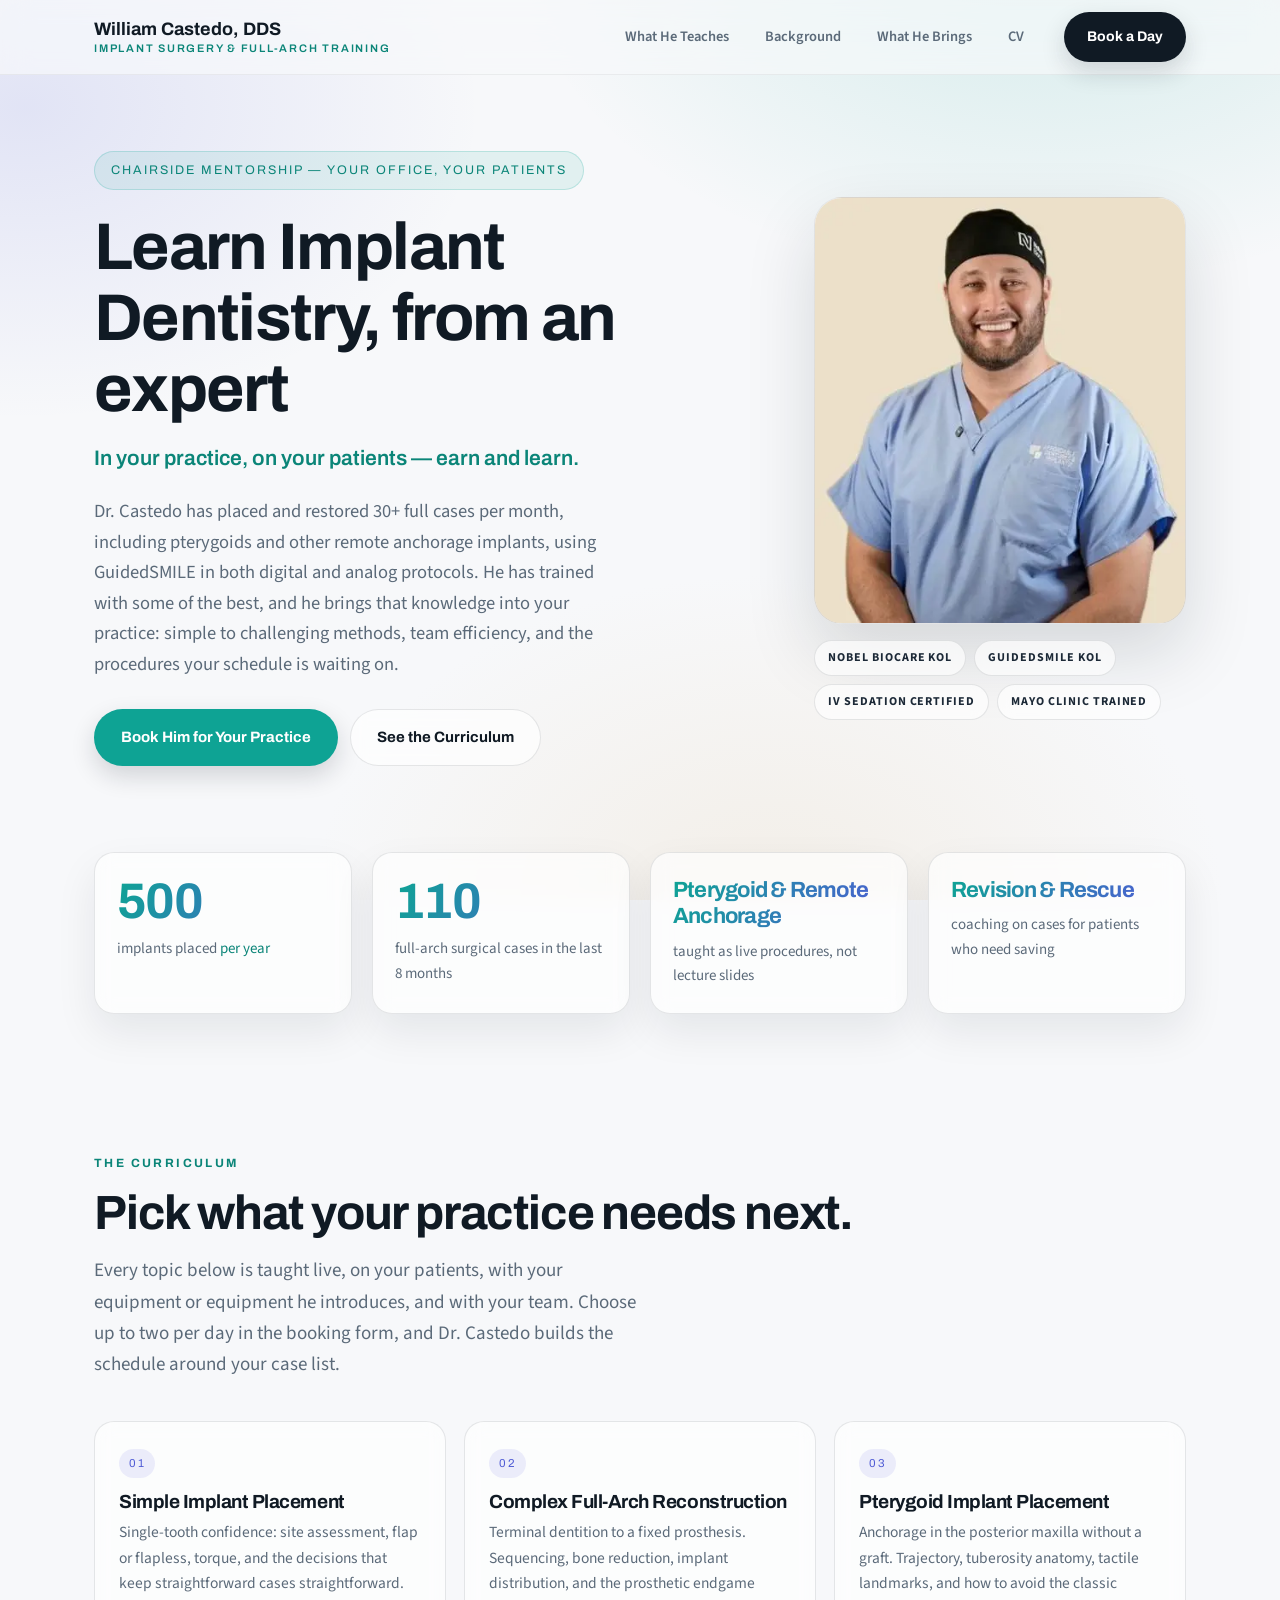
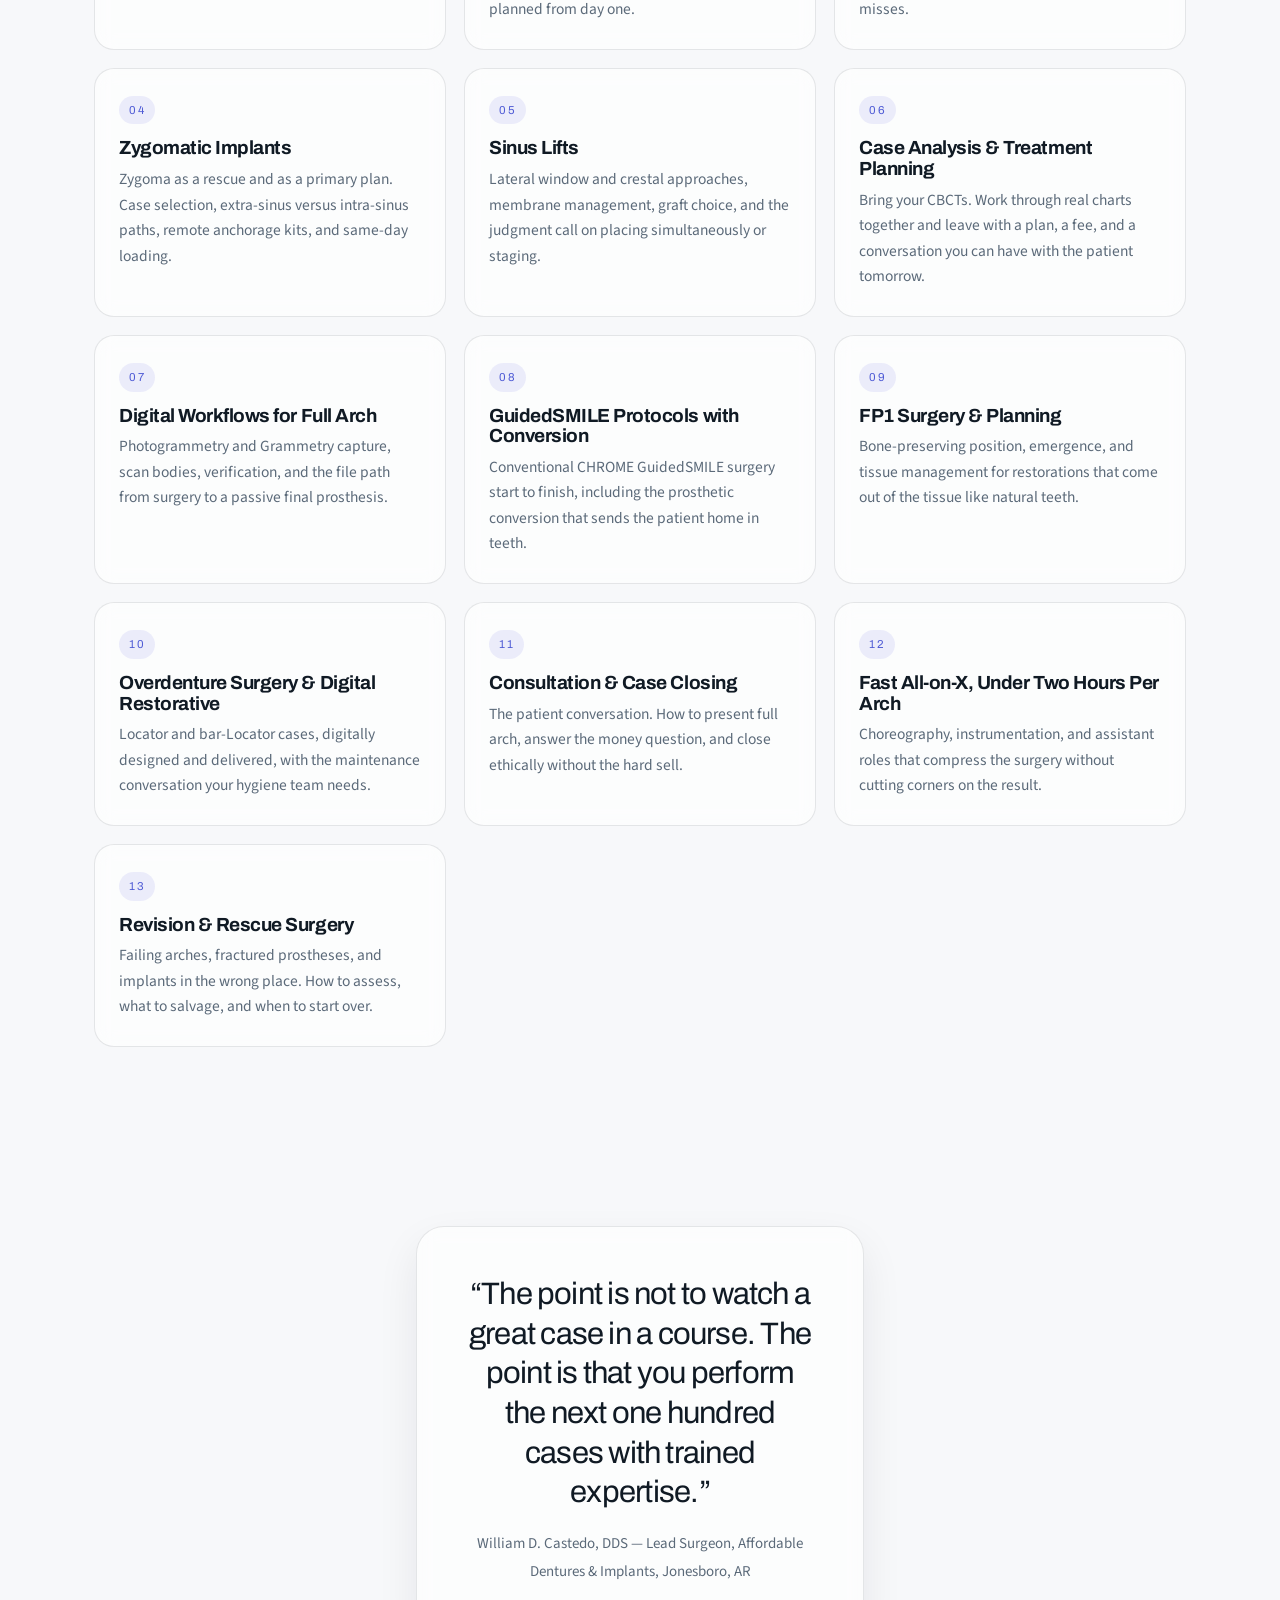
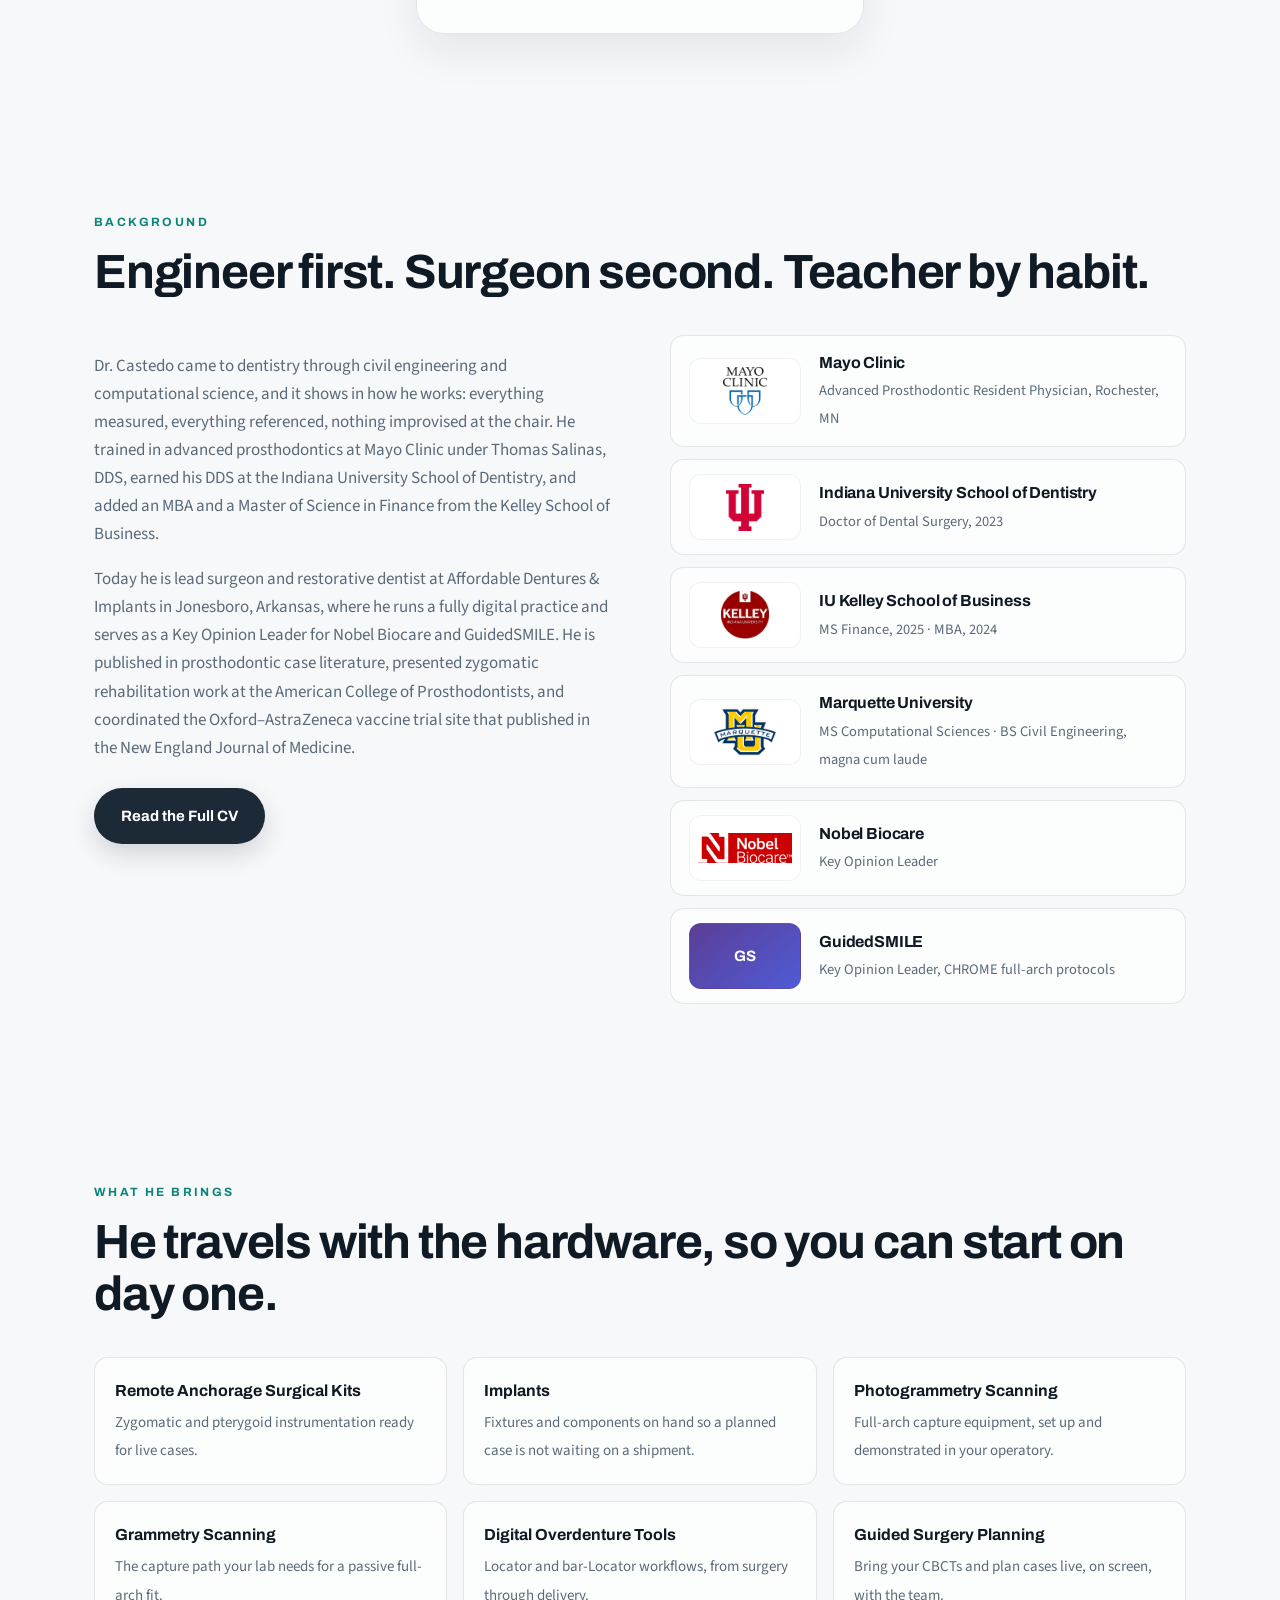
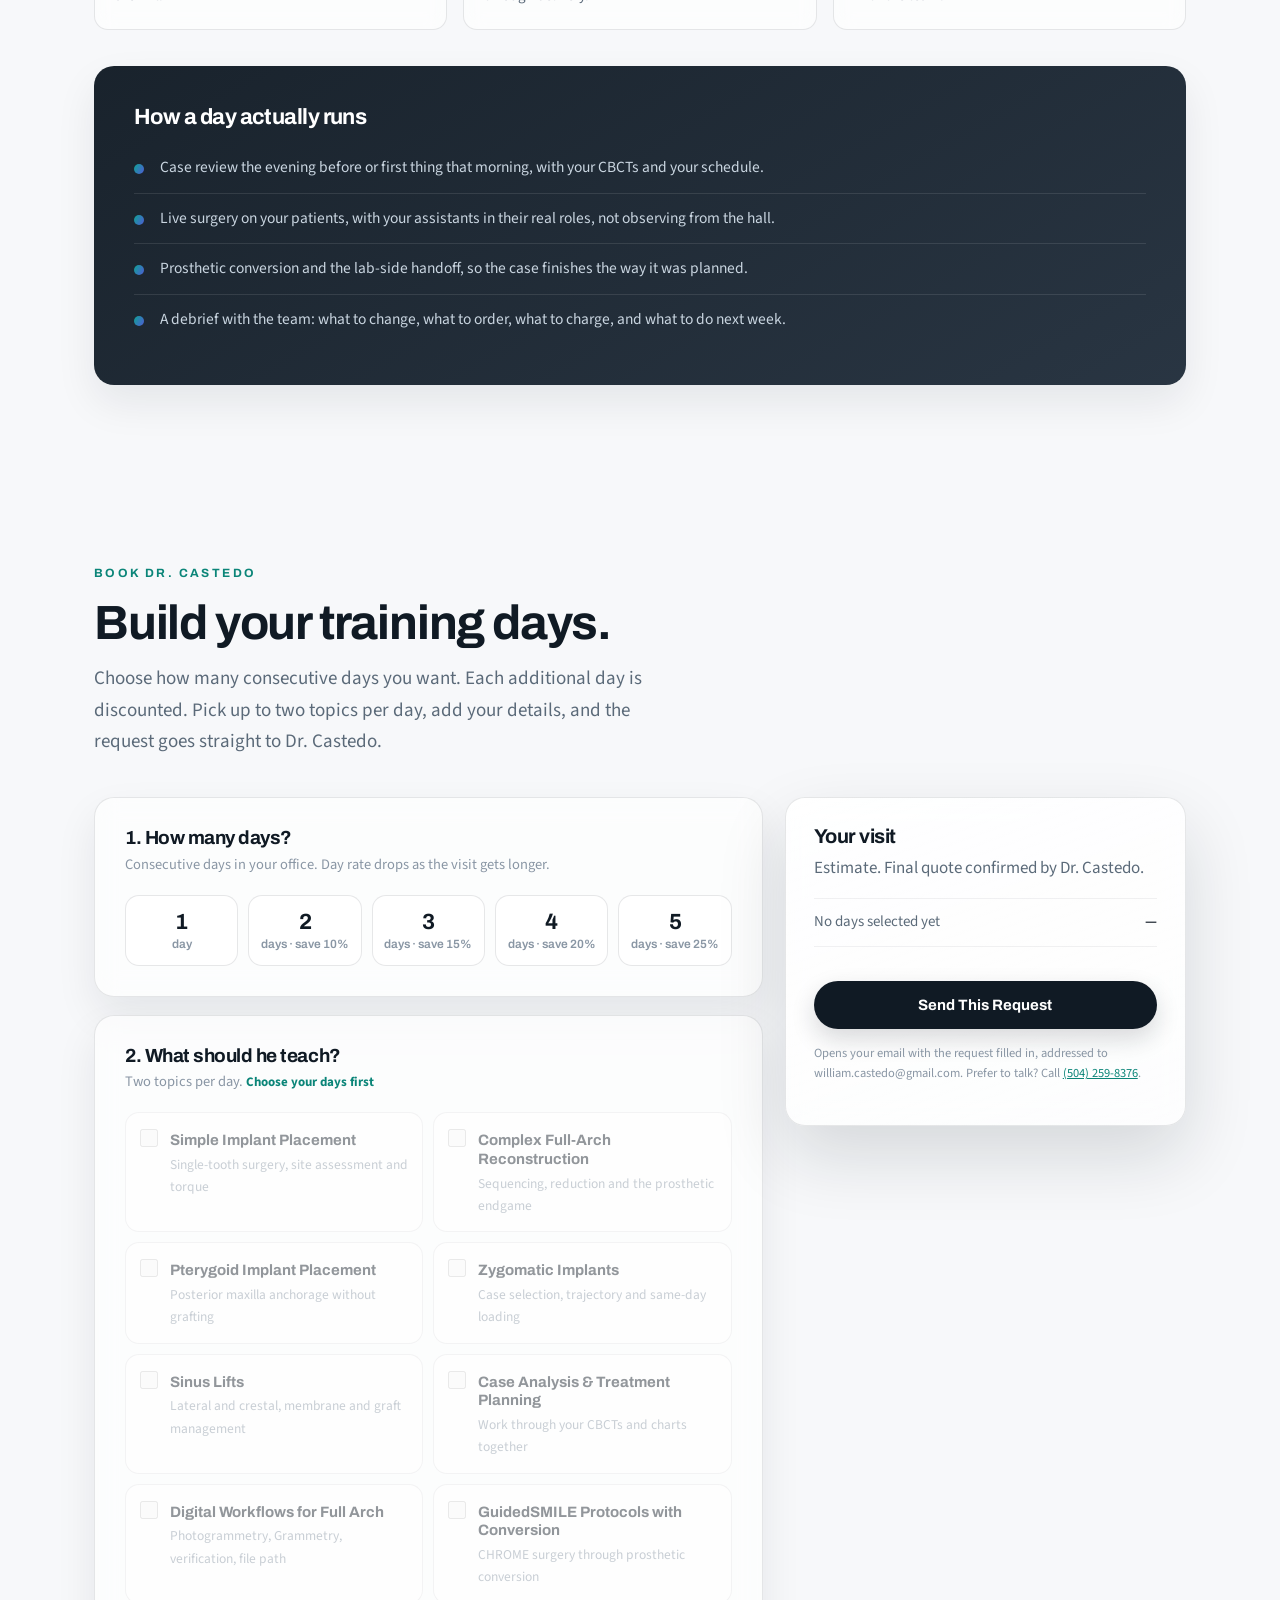
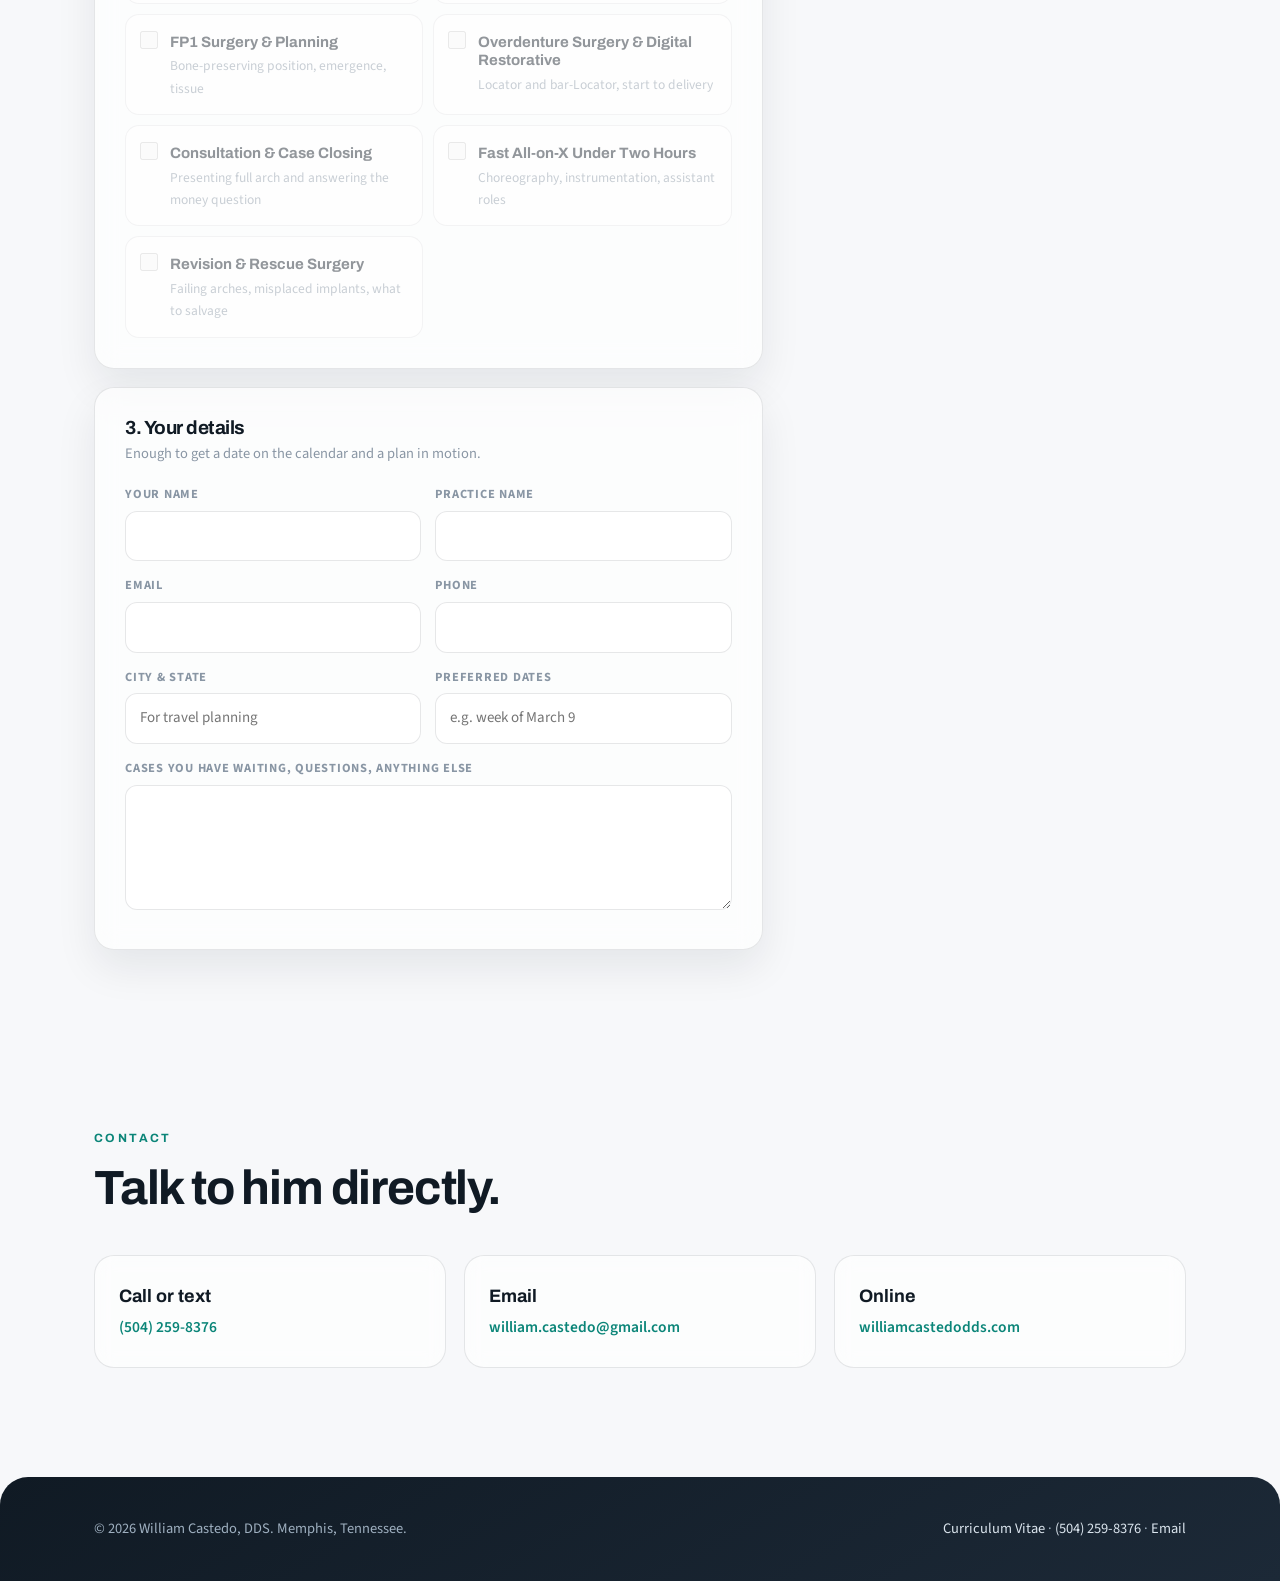
==== commit a58110ba: "Add files via upload" ====
--- a/index.html
+++ b/index.html
@@ -29,10 +29,11 @@
   <div class="wrap">
     <div>
       <p class="kicker">Chairside Mentorship &mdash; Your Office, Your Patients</p>
-      <h1>Learn full arch from a surgeon who does it <span>every single day.</span></h1>
-      <p class="intro">Dr. William Castedo places and restores 25 to 30 full arches a month. He comes to your practice, scrubs in on your cases, and leaves your team running the workflow without him.</p>
+      <h1>Learn Implant Dentistry, from an expert</h1>
+      <p class="sub-h1">In your practice, on your patients &mdash; earn and learn.</p>
+      <p class="intro">Dr. Castedo has placed and restored 30+ full cases per month, including pterygoids and other remote anchorage implants, using GuidedSMILE in both digital and analog protocols. He has trained with some of the best, and he brings that knowledge into your practice: simple to challenging methods, team efficiency, and the procedures your schedule is waiting on.</p>
       <div class="ctas">
-        <a class="btn" href="#book">Book Him for Your Practice</a>
+        <a class="btn teal" href="#book">Book Him for Your Practice</a>
         <a class="btn ghost" href="#teach">See the Curriculum</a>
       </div>
     </div>
@@ -47,10 +48,10 @@
 
 <section class="stats">
   <div class="wrap">
-    <div class="stat"><b>500</b><span>implants placed <i>this year</i></span></div>
-    <div class="stat"><b>110</b><span>full-arch surgical cases restored</span></div>
-    <div class="stat"><b>50</b><span>pterygoid and zygomatic implants</span></div>
-    <div class="stat"><b>110</b><span>revision surgeries for patients who needed rescue</span></div>
+    <div class="stat"><b>500</b><span>implants placed <i>per year</i></span></div>
+    <div class="stat"><b>110</b><span>full-arch surgical cases in the last 8 months</span></div>
+    <div class="stat note"><b>Pterygoid &amp; Remote Anchorage</b><span>taught as live procedures, not lecture slides</span></div>
+    <div class="stat note"><b>Revision &amp; Rescue</b><span>coaching on cases for patients who need saving</span></div>
   </div>
 </section>
 
@@ -58,7 +59,7 @@
   <div class="wrap">
     <p class="eyebrow">The Curriculum</p>
     <h2 class="h">Pick what your practice needs next.</h2>
-    <p class="lede" style="margin-top:16px">Every topic below is taught live, on your patients, with your equipment and your team in the room. Choose up to two per day in the booking form, and Dr. Castedo builds the schedule around your case list.</p>
+    <p class="lede" style="margin-top:16px">Every topic below is taught live, on your patients, with your equipment or equipment he introduces, and with your team. Choose up to two per day in the booking form, and Dr. Castedo builds the schedule around your case list.</p>
     <div class="grid3">
       <article class="tcard"><span class="num">01</span><h3>Simple Implant Placement</h3><p>Single-tooth confidence: site assessment, flap or flapless, torque, and the decisions that keep straightforward cases straightforward.</p></article>
       <article class="tcard"><span class="num">02</span><h3>Complex Full-Arch Reconstruction</h3><p>Terminal dentition to a fixed prosthesis. Sequencing, bone reduction, implant distribution, and the prosthetic endgame planned from day one.</p></article>
@@ -80,7 +81,7 @@
 <section class="sec quote">
   <div class="wrap">
     <blockquote>
-      <p>&ldquo;The point is not to watch a great case. The point is that your next twenty cases go better after I leave.&rdquo;</p>
+      <p>&ldquo;The point is not to watch a great case in a course. The point is that you perform the next one hundred cases with trained expertise.&rdquo;</p>
       <cite>William D. Castedo, DDS &mdash; Lead Surgeon, Affordable Dentures &amp; Implants, Jonesboro, AR</cite>
     </blockquote>
   </div>
@@ -94,16 +95,15 @@
       <div>
         <p>Dr. Castedo came to dentistry through civil engineering and computational science, and it shows in how he works: everything measured, everything referenced, nothing improvised at the chair. He trained in advanced prosthodontics at Mayo Clinic under Thomas Salinas, DDS, earned his DDS at the Indiana University School of Dentistry, and added an MBA and a Master of Science in Finance from the Kelley School of Business.</p>
         <p>Today he is lead surgeon and restorative dentist at Affordable Dentures &amp; Implants in Jonesboro, Arkansas, where he runs a fully digital practice and serves as a Key Opinion Leader for Nobel Biocare and GuidedSMILE. He is published in prosthodontic case literature, presented zygomatic rehabilitation work at the American College of Prosthodontists, and coordinated the Oxford&ndash;AstraZeneca vaccine trial site that published in the New England Journal of Medicine.</p>
-        <p>He also spent a year teaching seventh-grade bilingual math in Milwaukee Public Schools, which is probably the real reason he is good at this.</p>
         <p style="margin-top:26px"><a class="btn dark" href="cv.html">Read the Full CV</a></p>
       </div>
       <div>
         <div class="creds">
-          <div class="cred"><div class="mark mayo">MAYO</div><div><b>Mayo Clinic</b><span>Advanced Prosthodontic Resident Physician, Rochester, MN</span></div></div>
-          <div class="cred"><div class="mark iu">IU</div><div><b>Indiana University School of Dentistry</b><span>Doctor of Dental Surgery, 2023</span></div></div>
-          <div class="cred"><div class="mark iu">KELLEY</div><div><b>IU Kelley School of Business</b><span>MS Finance, 2025 &middot; MBA, 2024</span></div></div>
-          <div class="cred"><div class="mark mu">MU</div><div><b>Marquette University</b><span>MS Computational Sciences &middot; BS Civil Engineering, magna cum laude</span></div></div>
-          <div class="cred"><div class="mark nb">NB</div><div><b>Nobel Biocare</b><span>Key Opinion Leader</span></div></div>
+          <div class="cred"><div class="mark"><img src="images/logo-mayo.png" alt="Mayo Clinic"></div><div><b>Mayo Clinic</b><span>Advanced Prosthodontic Resident Physician, Rochester, MN</span></div></div>
+          <div class="cred"><div class="mark"><img src="images/logo-iu.png" alt="Indiana University"></div><div><b>Indiana University School of Dentistry</b><span>Doctor of Dental Surgery, 2023</span></div></div>
+          <div class="cred"><div class="mark"><img src="images/logo-kelley.png" alt="Kelley School of Business, Indiana University"></div><div><b>IU Kelley School of Business</b><span>MS Finance, 2025 &middot; MBA, 2024</span></div></div>
+          <div class="cred"><div class="mark"><img src="images/logo-marquette.png" alt="Marquette University"></div><div><b>Marquette University</b><span>MS Computational Sciences &middot; BS Civil Engineering, magna cum laude</span></div></div>
+          <div class="cred"><div class="mark"><img src="images/logo-nobel.png" alt="Nobel Biocare"></div><div><b>Nobel Biocare</b><span>Key Opinion Leader</span></div></div>
           <div class="cred"><div class="mark gs">GS</div><div><b>GuidedSMILE</b><span>Key Opinion Leader, CHROME full-arch protocols</span></div></div>
         </div>
       </div>
@@ -111,7 +111,7 @@
   </div>
 </section>
 
-<section class="sec" id="kit" style="background:var(--sand-2)">
+<section class="sec" id="kit">
   <div class="wrap">
     <p class="eyebrow">What He Brings</p>
     <h2 class="h">He travels with the hardware, so you can start on day one.</h2>
@@ -137,9 +137,9 @@
 
 <section class="sec book" id="book">
   <div class="wrap">
-    <p class="eyebrow" style="color:var(--cyan)">Book Dr. Castedo</p>
+    <p class="eyebrow">Book Dr. Castedo</p>
     <h2 class="h">Build your training days.</h2>
-    <p class="lede" style="color:#c3cfda;margin-top:14px">Choose how many consecutive days you want. Each additional day is discounted. Pick up to two topics per day, add your details, and the request goes straight to Dr. Castedo.</p>
+    <p class="lede" style="margin-top:14px">Choose how many consecutive days you want. Each additional day is discounted. Pick up to two topics per day, add your details, and the request goes straight to Dr. Castedo.</p>
 
     <form class="layout" id="bookForm" novalidate>
       <div>
@@ -176,7 +176,7 @@
         <div class="rows" id="rows"></div>
         <div class="chips" id="chips"></div>
         <button class="btn" type="submit" id="send">Send This Request</button>
-        <p class="fineprint">Opens your email with the request filled in, addressed to william.castedo@gmail.com. Prefer to talk? Call <a href="tel:5042598376" style="color:var(--cyan)">(504) 259-8376</a>.</p>
+        <p class="fineprint">Opens your email with the request filled in, addressed to william.castedo@gmail.com. Prefer to talk? Call <a href="tel:5042598376">(504) 259-8376</a>.</p>
       </aside>
     </form>
   </div>
--- a/css/styles.css
+++ b/css/styles.css
@@ -1,176 +1,186 @@
-/* williamcastedodds.com — clinical, modern, masculine.
-   Palette: graphite ink, steel blue, surgical cyan edge, warm sand from the portrait. */
+/* williamcastedodds.com — light, modern, glassy.
+   Base: warm off-white with a soft color wash. Accents: teal + indigo. Rounded everything. */
 :root{
-  --ink:#0d141b; --ink-2:#16202b; --slate:#2b3a48; --body:#48586a;
-  --steel:#1c6f9c; --steel-dk:#125473; --cyan:#27a6c7;
-  --sand:#efe6d8; --sand-2:#f7f2ea; --paper:#fff; --line:#dfe5ea; --line-dk:#25333f;
+  --ink:#101a24; --ink-2:#1c2937; --body:#5b6a79; --muted:#8996a4;
+  --teal:#0ea394; --teal-dk:#0b8578; --indigo:#4f5bd5; --indigo-soft:rgba(79,91,213,.10);
+  --sand:#efe6d8; --paper:#f7f8fa; --white:#fff;
+  --glass:rgba(255,255,255,.66); --glass-2:rgba(255,255,255,.86);
+  --edge:rgba(16,26,36,.10); --edge-2:rgba(16,26,36,.06);
+  --tint-teal:rgba(14,163,148,.09); --tint-indigo:rgba(79,91,213,.08);
+  --shadow:0 18px 40px rgba(16,26,36,.08); --shadow-lg:0 30px 70px rgba(16,26,36,.14);
+  --r:20px; --r-sm:14px; --pill:999px;
   --display:"Archivo",system-ui,-apple-system,"Segoe UI",Roboto,Arial,sans-serif;
   --text:"Source Sans 3",system-ui,-apple-system,"Segoe UI",Roboto,Arial,sans-serif;
   --max:1180px; --gut:clamp(20px,4vw,44px);
 }
 *,*::before,*::after{box-sizing:border-box}
-html{scroll-behavior:smooth;-webkit-text-size-adjust:100%;scroll-padding-top:84px}
-body{margin:0;font-family:var(--text);color:var(--body);background:var(--paper);font-size:17px;line-height:1.65;overflow-x:hidden}
+html{scroll-behavior:smooth;-webkit-text-size-adjust:100%;scroll-padding-top:96px}
+body{margin:0;font-family:var(--text);color:var(--body);font-size:17px;line-height:1.65;overflow-x:hidden;
+  background:
+    radial-gradient(900px 600px at 82% -8%, rgba(14,163,148,.16), transparent 60%),
+    radial-gradient(760px 520px at 2% 12%, rgba(79,91,213,.13), transparent 60%),
+    radial-gradient(700px 500px at 60% 100%, rgba(239,230,216,.55), transparent 65%),
+    var(--paper);
+  background-attachment:fixed;
+}
 img{max-width:100%;display:block}
-a{color:var(--steel)}
-h1,h2,h3,h4{font-family:var(--display);color:var(--ink);line-height:1.08;margin:0;font-weight:700;letter-spacing:-.02em}
+a{color:var(--teal-dk)}
+h1,h2,h3,h4{font-family:var(--display);color:var(--ink);line-height:1.08;margin:0;font-weight:700;letter-spacing:-.025em}
 .wrap{max-width:var(--max);margin:0 auto;padding:0 var(--gut)}
-.sec{padding:clamp(56px,8vw,104px) 0}
-:focus-visible{outline:3px solid var(--cyan);outline-offset:3px}
-.eyebrow{font-family:var(--display);font-size:12px;font-weight:700;letter-spacing:.24em;text-transform:uppercase;color:var(--steel);margin:0 0 14px}
-h2.h{font-size:clamp(30px,4vw,46px)}
-.lede{font-size:clamp(17px,1.6vw,19px);max-width:60ch}
-.btn{display:inline-flex;align-items:center;justify-content:center;gap:10px;font-family:var(--display);font-weight:700;font-size:15px;letter-spacing:.04em;text-decoration:none;padding:16px 26px;border:2px solid var(--steel);background:var(--steel);color:#fff;border-radius:3px;cursor:pointer;transition:background .15s,color .15s,border-color .15s}
-.btn:hover{background:var(--steel-dk);border-color:var(--steel-dk)}
-.btn.ghost{background:transparent;color:#fff;border-color:rgba(255,255,255,.5)}
-.btn.ghost:hover{background:#fff;color:var(--ink);border-color:#fff}
-.btn.dark{background:var(--ink);border-color:var(--ink)}
-.btn.dark:hover{background:var(--slate);border-color:var(--slate)}
+.sec{padding:clamp(52px,7vw,96px) 0}
+:focus-visible{outline:3px solid var(--teal);outline-offset:3px}
+.eyebrow{font-family:var(--display);font-size:12px;font-weight:700;letter-spacing:.2em;text-transform:uppercase;color:var(--teal-dk);margin:0 0 14px}
+h2.h{font-size:clamp(30px,4.2vw,48px)}
+.lede{font-size:clamp(17px,1.6vw,19px);max-width:62ch}
+.btn{display:inline-flex;align-items:center;justify-content:center;gap:10px;font-family:var(--display);font-weight:700;font-size:15px;text-decoration:none;padding:15px 26px;border:1px solid transparent;background:var(--ink);color:#fff;border-radius:var(--pill);cursor:pointer;transition:transform .15s,box-shadow .15s,background .15s,color .15s;box-shadow:0 10px 24px rgba(16,26,36,.16)}
+.btn:hover{transform:translateY(-1px);box-shadow:0 16px 30px rgba(16,26,36,.2)}
+.btn.teal{background:var(--teal)}
+.btn.teal:hover{background:var(--teal-dk)}
+.btn.ghost{background:var(--glass);color:var(--ink);border-color:var(--edge);box-shadow:none;backdrop-filter:blur(8px)}
+.btn.ghost:hover{background:var(--white)}
+.btn.dark{background:var(--ink-2)}
 .btn[disabled]{opacity:.45;cursor:not-allowed}
 
 /* header */
-.head{position:sticky;top:0;z-index:40;background:rgba(13,20,27,.96);backdrop-filter:blur(6px);color:#fff}
-.head .wrap{display:flex;align-items:center;gap:26px;min-height:72px}
-.brand{font-family:var(--display);font-weight:700;font-size:18px;letter-spacing:.01em;color:#fff;text-decoration:none;line-height:1.1}
-.brand small{display:block;font-size:11px;letter-spacing:.2em;text-transform:uppercase;color:var(--cyan);font-weight:600}
-.nav{margin-left:auto;display:flex;gap:24px;align-items:center}
-.nav a{color:#cfd8e0;text-decoration:none;font-size:14px;font-weight:600}
-.nav a:hover{color:#fff}
-.head .btn{padding:12px 20px;font-size:14px}
+.head{position:sticky;top:0;z-index:40;background:rgba(247,248,250,.72);backdrop-filter:blur(14px) saturate(140%);border-bottom:1px solid var(--edge-2)}
+.head .wrap{display:flex;align-items:center;gap:26px;min-height:74px}
+.brand{font-family:var(--display);font-weight:700;font-size:18px;color:var(--ink);text-decoration:none;line-height:1.1}
+.brand small{display:block;font-size:11px;letter-spacing:.16em;text-transform:uppercase;color:var(--teal-dk);font-weight:600;margin-top:2px}
+.nav{margin-left:auto;display:flex;gap:8px;align-items:center}
+.nav a{color:var(--body);text-decoration:none;font-size:14.5px;font-weight:600;padding:8px 14px;border-radius:var(--pill)}
+.nav a:hover{background:var(--glass-2);color:var(--ink)}
+.head .btn{padding:12px 22px;font-size:14px}
 
 /* hero */
-.hero{background:linear-gradient(160deg,var(--ink) 0%,var(--ink-2) 55%,#1d3040 100%);color:#fff;position:relative;overflow:hidden}
-.hero::after{content:"";position:absolute;inset:auto -10% -40% 55%;height:70%;background:radial-gradient(closest-side,rgba(39,166,199,.22),transparent);pointer-events:none}
-.hero .wrap{display:grid;grid-template-columns:1.1fr .9fr;gap:clamp(28px,5vw,64px);align-items:center;padding-top:clamp(44px,6vw,76px);padding-bottom:clamp(44px,6vw,76px);position:relative;z-index:1}
-.hero h1{color:#fff;font-size:clamp(36px,5.4vw,62px)}
-.hero h1 span{color:var(--cyan)}
-.hero .kicker{font-family:var(--display);font-size:13px;letter-spacing:.24em;text-transform:uppercase;color:var(--cyan);margin:0 0 18px}
-.hero p.intro{color:#c3cfda;font-size:clamp(17px,1.7vw,20px);margin:22px 0 30px;max-width:52ch}
-.hero .ctas{display:flex;gap:14px;flex-wrap:wrap}
-.portrait{position:relative}
-.portrait .plate{background:linear-gradient(180deg,var(--sand) 0%,#e2d6c4 100%);border-radius:4px;padding:0 0 0;overflow:hidden;box-shadow:0 30px 60px rgba(0,0,0,.35)}
-.portrait img{width:100%;max-width:460px;margin:0 auto}
+.hero .wrap{display:grid;grid-template-columns:1.22fr .78fr;gap:clamp(28px,5vw,64px);align-items:center;padding-top:clamp(40px,6vw,76px);padding-bottom:clamp(40px,6vw,76px)}
+.hero .kicker{display:inline-block;font-family:var(--display);font-size:12.5px;letter-spacing:.16em;text-transform:uppercase;color:var(--teal-dk);background:var(--tint-teal);border:1px solid rgba(14,163,148,.2);padding:8px 16px;border-radius:var(--pill);margin:0 0 22px}
+.hero h1{font-size:clamp(38px,5.6vw,66px)}
+.sub-h1{font-family:var(--display);font-weight:600;font-size:clamp(17px,1.8vw,21px);color:var(--teal-dk);margin:16px 0 0}
+.hero p.intro{font-size:clamp(16.5px,1.6vw,18.5px);margin:20px 0 30px;max-width:56ch}
+.hero .ctas{display:flex;gap:12px;flex-wrap:wrap}
+.portrait{max-width:372px;margin-left:auto}
+.portrait .plate{display:block;background:linear-gradient(170deg,rgba(255,255,255,.7),rgba(239,230,216,.9));border:1px solid var(--edge);border-radius:28px;overflow:hidden;box-shadow:var(--shadow-lg);backdrop-filter:blur(6px)}
+.portrait img{width:100%;max-width:372px;height:auto;aspect-ratio:433/498;object-fit:contain;margin:0 auto}
 .portrait .tagstrip{display:flex;gap:8px;flex-wrap:wrap;margin-top:16px}
-.tagstrip span{font-size:12px;font-weight:700;letter-spacing:.1em;text-transform:uppercase;color:#cfe7f1;border:1px solid rgba(255,255,255,.22);padding:6px 11px;border-radius:2px}
-
-/* stat band */
-.stats{background:var(--sand-2);border-bottom:1px solid var(--line)}
-.stats .wrap{display:grid;grid-template-columns:repeat(4,1fr);gap:clamp(18px,3vw,36px);padding-top:44px;padding-bottom:44px}
-.stat b{display:block;font-family:var(--display);font-size:clamp(34px,4.4vw,52px);color:var(--ink);line-height:1;letter-spacing:-.03em}
-.stat span{display:block;margin-top:8px;font-size:15px;color:var(--body)}
-.stat i{font-style:normal;color:var(--steel)}
-
-/* teaching cards */
-.grid3{display:grid;grid-template-columns:repeat(3,1fr);gap:22px;margin-top:40px}
-.tcard{border:1px solid var(--line);border-top:3px solid var(--steel);padding:26px 24px;background:#fff;transition:box-shadow .15s,transform .15s}
-.tcard:hover{box-shadow:0 14px 32px rgba(18,84,115,.1);transform:translateY(-2px)}
+.tagstrip span{font-size:12px;font-weight:700;letter-spacing:.08em;text-transform:uppercase;color:var(--ink-2);background:var(--glass);border:1px solid var(--edge);padding:7px 13px;border-radius:var(--pill);backdrop-filter:blur(8px)}
+
+/* stats */
+.stats .wrap{display:grid;grid-template-columns:repeat(4,1fr);gap:clamp(14px,2vw,20px);padding-top:10px;padding-bottom:clamp(30px,5vw,50px)}
+.stat{background:var(--glass);border:1px solid var(--edge);border-radius:var(--r);padding:24px 22px;backdrop-filter:blur(10px);box-shadow:var(--shadow)}
+.stat b{display:block;font-family:var(--display);font-size:clamp(34px,4.2vw,50px);line-height:1;letter-spacing:-.035em;
+  background:linear-gradient(120deg,var(--teal),var(--indigo));-webkit-background-clip:text;background-clip:text;color:transparent}
+.stat span{display:block;margin-top:10px;font-size:15px;color:var(--body)}
+.stat i{font-style:normal;color:var(--teal-dk)}
+.stat.note b{font-size:clamp(18px,2vw,22px);line-height:1.2}
+
+/* curriculum cards */
+.grid3{display:grid;grid-template-columns:repeat(3,1fr);gap:18px;margin-top:40px}
+.tcard{background:var(--glass);border:1px solid var(--edge);border-radius:var(--r);padding:26px 24px;backdrop-filter:blur(10px);transition:transform .16s,box-shadow .16s,background .16s}
+.tcard:hover{transform:translateY(-3px);box-shadow:var(--shadow);background:var(--glass-2)}
 .tcard h3{font-size:19px;margin-bottom:8px}
 .tcard p{margin:0;font-size:15.5px}
-.tcard .num{font-family:var(--display);font-size:12px;letter-spacing:.18em;color:var(--cyan);display:block;margin-bottom:10px}
+.tcard .num{display:inline-block;font-family:var(--display);font-size:11.5px;letter-spacing:.14em;color:var(--indigo);background:var(--indigo-soft);padding:5px 10px;border-radius:var(--pill);margin-bottom:14px}
 
 /* split / credentials */
-.split{display:grid;grid-template-columns:1fr 1fr;gap:clamp(30px,5vw,64px);align-items:start}
-.creds{display:grid;gap:14px}
-.cred{display:grid;grid-template-columns:76px 1fr;gap:18px;align-items:center;border:1px solid var(--line);padding:16px 18px;background:#fff}
-.mark{width:76px;height:52px;display:flex;align-items:center;justify-content:center;font-family:var(--display);font-weight:700;font-size:17px;letter-spacing:.02em;color:#fff;border-radius:2px;text-align:center;line-height:1}
-.mark.iu{background:#990000}.mark.mu{background:#003366;color:#ffcc00}.mark.mayo{background:#0a4d8c}
-.mark.hv{background:#a51c30}.mark.nb{background:#1d1d1b}.mark.gs{background:#4b2a7b}
+.split{display:grid;grid-template-columns:1fr 1fr;gap:clamp(30px,5vw,60px);align-items:start}
+.creds{display:grid;gap:12px}
+.cred{display:grid;grid-template-columns:112px 1fr;gap:18px;align-items:center;background:var(--glass);border:1px solid var(--edge);border-radius:var(--r-sm);padding:14px 18px;backdrop-filter:blur(10px)}
+.mark{width:112px;height:66px;background:#fff;border:1px solid var(--edge-2);border-radius:12px;padding:8px;display:flex;align-items:center;justify-content:center;font-family:var(--display);font-weight:700;color:#fff}
+.mark img{max-width:100%;max-height:100%;width:auto;object-fit:contain}
+.mark.gs{background:linear-gradient(140deg,#5b3e96,#4f5bd5);border-color:transparent;font-size:15px}
 .cred b{display:block;font-family:var(--display);color:var(--ink);font-size:16px;letter-spacing:-.01em}
-.cred span{font-size:14.5px;color:var(--body)}
-.dark-panel{background:var(--ink);color:#c3cfda;padding:clamp(26px,4vw,40px)}
-.dark-panel h3{color:#fff;font-size:22px;margin-bottom:16px}
+.cred span{font-size:14.5px}
+
+/* how a day runs */
+.dark-panel{background:linear-gradient(150deg,rgba(16,26,36,.96),rgba(28,41,55,.94));color:#c9d5e0;padding:clamp(26px,4vw,40px);border-radius:var(--r);box-shadow:var(--shadow)}
+.dark-panel h3{color:#fff;font-size:22px;margin-bottom:14px}
 .dark-panel ul{list-style:none;margin:0;padding:0}
-.dark-panel li{padding:12px 0 12px 26px;border-bottom:1px solid var(--line-dk);position:relative;font-size:15.5px}
+.dark-panel li{padding:12px 0 12px 26px;border-bottom:1px solid rgba(255,255,255,.1);position:relative;font-size:15.5px}
 .dark-panel li:last-child{border-bottom:0}
-.dark-panel li::before{content:"";position:absolute;left:0;top:21px;width:10px;height:2px;background:var(--cyan)}
+.dark-panel li::before{content:"";position:absolute;left:0;top:21px;width:10px;height:10px;border-radius:50%;background:linear-gradient(120deg,var(--teal),var(--indigo))}
 
 /* quote */
-.quote{background:var(--sand-2)}
-.quote blockquote{margin:0;max-width:52ch}
-.quote p{font-family:var(--display);font-size:clamp(22px,3vw,32px);color:var(--ink);line-height:1.25;letter-spacing:-.02em;margin:0 0 18px}
+.quote blockquote{margin:0 auto;max-width:56ch;text-align:center;background:var(--glass);border:1px solid var(--edge);border-radius:28px;padding:clamp(28px,4vw,48px);backdrop-filter:blur(10px);box-shadow:var(--shadow)}
+.quote p{font-family:var(--display);font-size:clamp(21px,2.8vw,31px);color:var(--ink);line-height:1.28;letter-spacing:-.025em;margin:0 0 16px}
 .quote cite{font-style:normal;font-size:15px;color:var(--body)}
 
 /* kit */
-.kit{display:grid;grid-template-columns:repeat(3,1fr);gap:20px;margin-top:36px}
-.kit div{border-left:3px solid var(--cyan);padding:6px 0 6px 18px}
-.kit b{font-family:var(--display);color:var(--ink);display:block;font-size:16px}
+.kit{display:grid;grid-template-columns:repeat(3,1fr);gap:16px;margin-top:36px}
+.kit div{background:var(--glass);border:1px solid var(--edge);border-radius:var(--r-sm);padding:20px;backdrop-filter:blur(10px)}
+.kit b{font-family:var(--display);color:var(--ink);display:block;font-size:16px;margin-bottom:4px}
 .kit span{font-size:15px}
 
 /* booking */
-.book{background:var(--ink);color:#c3cfda}
-.book h2,.book h3{color:#fff}
-.book .layout{display:grid;grid-template-columns:1.25fr .75fr;gap:clamp(26px,4vw,48px);align-items:start;margin-top:40px}
-.panel{background:#132029;border:1px solid var(--line-dk);padding:clamp(22px,3vw,32px)}
-.panel + .panel{margin-top:20px}
-.panel h3{font-size:18px;margin-bottom:6px}
-.panel .hint{font-size:14px;color:#8fa2b2;margin:0 0 18px}
+.book{position:relative}
+.book .layout{display:grid;grid-template-columns:1.25fr .75fr;gap:22px;align-items:start;margin-top:40px}
+.panel{background:var(--glass);border:1px solid var(--edge);border-radius:var(--r);padding:clamp(22px,3vw,30px);backdrop-filter:blur(12px);box-shadow:var(--shadow)}
+.panel + .panel{margin-top:18px}
+.panel h3{font-size:19px;margin-bottom:4px}
+.panel .hint{font-size:14.5px;color:var(--muted);margin:0 0 18px}
 .days{display:flex;gap:10px;flex-wrap:wrap}
-.day{flex:1 1 90px;background:transparent;border:1px solid #33444f;color:#c3cfda;font-family:var(--display);font-weight:700;padding:14px 8px;cursor:pointer;border-radius:3px;text-align:center;transition:.15s}
-.day b{display:block;font-size:20px;color:#fff}
-.day small{display:block;font-size:12px;color:#8fa2b2;margin-top:3px}
-.day:hover{border-color:var(--cyan)}
-.day[aria-pressed="true"]{background:var(--steel);border-color:var(--steel)}
-.day[aria-pressed="true"] small{color:#d7ecf5}
-.topics{display:grid;grid-template-columns:1fr 1fr;gap:12px;margin-top:6px}
-.topic{display:flex;gap:12px;align-items:flex-start;border:1px solid #33444f;padding:14px;border-radius:3px;cursor:pointer;transition:.15s}
-.topic:hover{border-color:var(--cyan)}
-.topic input{margin:3px 0 0;accent-color:var(--cyan);width:18px;height:18px;flex:none}
-.topic b{display:block;font-family:var(--display);color:#fff;font-size:15px;line-height:1.25}
-.topic span{font-size:13.5px;color:#8fa2b2;display:block;margin-top:4px}
-.topic.is-full{opacity:.42}
-.topic.is-picked{border-color:var(--cyan);background:#14313d}
+.day{flex:1 1 92px;background:var(--white);border:1px solid var(--edge);color:var(--ink);font-family:var(--display);font-weight:700;padding:14px 8px;cursor:pointer;border-radius:var(--r-sm);text-align:center;transition:.16s}
+.day b{display:block;font-size:22px}
+.day small{display:block;font-size:12px;color:var(--muted);margin-top:3px;font-weight:600}
+.day:hover{border-color:var(--teal);transform:translateY(-1px)}
+.day[aria-pressed="true"]{background:linear-gradient(135deg,var(--teal),#14b8a6);border-color:transparent;color:#fff;box-shadow:0 12px 26px rgba(14,163,148,.32)}
+.day[aria-pressed="true"] small{color:rgba(255,255,255,.85)}
+.topics{display:grid;grid-template-columns:1fr 1fr;gap:10px;margin-top:6px}
+.topic{display:flex;gap:12px;align-items:flex-start;background:var(--white);border:1px solid var(--edge);padding:14px;border-radius:var(--r-sm);cursor:pointer;transition:.16s}
+.topic:hover{border-color:var(--teal)}
+.topic input{margin:2px 0 0;accent-color:var(--teal);width:18px;height:18px;flex:none}
+.topic b{display:block;font-family:var(--display);color:var(--ink);font-size:15px;line-height:1.25}
+.topic span{font-size:13.5px;color:var(--muted);display:block;margin-top:4px}
+.topic.is-full{opacity:.45}
+.topic.is-picked{border-color:rgba(14,163,148,.45);background:var(--tint-teal)}
 .fields{display:grid;grid-template-columns:1fr 1fr;gap:14px}
-.field{display:block}
-.field span{display:block;font-size:13px;font-weight:700;letter-spacing:.08em;text-transform:uppercase;color:#8fa2b2;margin-bottom:6px}
-.field input,.field textarea,.field select{width:100%;background:#0d1820;border:1px solid #33444f;color:#fff;padding:12px 14px;font:inherit;font-size:15px;border-radius:3px}
-.field input:focus,.field textarea:focus,.field select:focus{border-color:var(--cyan);outline:none}
+.field span{display:block;font-size:12.5px;font-weight:700;letter-spacing:.06em;text-transform:uppercase;color:var(--muted);margin-bottom:6px}
+.field input,.field textarea{width:100%;background:var(--white);border:1px solid var(--edge);color:var(--ink);padding:12px 14px;font:inherit;font-size:15px;border-radius:12px}
+.field input:focus,.field textarea:focus{border-color:var(--teal);outline:none;box-shadow:0 0 0 4px var(--tint-teal)}
 .field.full{grid-column:1/-1}
-.summary{position:sticky;top:96px;background:#132029;border:1px solid var(--line-dk);padding:clamp(22px,3vw,30px)}
-.summary h3{font-size:20px;margin-bottom:4px}
-.summary .rows{margin:18px 0 0;border-top:1px solid var(--line-dk)}
-.srow{display:flex;justify-content:space-between;gap:14px;padding:11px 0;border-bottom:1px solid var(--line-dk);font-size:15px}
-.srow b{color:#fff;font-weight:600}
-.srow.total{border-bottom:0;padding-top:16px;font-family:var(--display);font-size:22px;color:#fff}
-.srow.total b{font-size:26px}
-.srow small{display:block;color:#8fa2b2;font-size:12.5px}
-.chips{display:flex;flex-wrap:wrap;gap:7px;margin-top:12px}
-.chips span{font-size:12px;border:1px solid #33444f;padding:5px 9px;border-radius:2px;color:#c3cfda}
+.summary{position:sticky;top:98px;background:linear-gradient(160deg,rgba(255,255,255,.9),rgba(255,255,255,.72));border:1px solid var(--edge);border-radius:var(--r);padding:clamp(22px,3vw,28px);backdrop-filter:blur(14px);box-shadow:var(--shadow-lg)}
+.summary h3{font-size:20px}
+.summary .rows{margin:16px 0 0;border-top:1px solid var(--edge-2)}
+.srow{display:flex;justify-content:space-between;gap:14px;padding:11px 0;border-bottom:1px solid var(--edge-2);font-size:15px}
+.srow b{color:var(--ink);font-weight:600}
+.srow.total{border-bottom:0;padding-top:16px;font-family:var(--display);font-size:20px;color:var(--ink)}
+.srow.total b{font-size:28px;background:linear-gradient(120deg,var(--teal),var(--indigo));-webkit-background-clip:text;background-clip:text;color:transparent}
+.srow small{display:block;color:var(--muted);font-size:12.5px}
+.chips{display:flex;flex-wrap:wrap;gap:7px;margin-top:14px}
+.chips span{font-size:12px;background:var(--tint-indigo);border:1px solid rgba(79,91,213,.18);color:#3b45a8;padding:6px 11px;border-radius:var(--pill)}
 .summary .btn{width:100%;margin-top:20px}
-.fineprint{font-size:12.5px;color:#7d8fa0;margin-top:14px}
-.counter{font-size:13px;color:var(--cyan);font-weight:700;letter-spacing:.06em;text-transform:uppercase}
+.fineprint{font-size:12.5px;color:var(--muted);margin-top:14px}
+.counter{font-size:13px;color:var(--teal-dk);font-weight:700}
 
 /* contact + footer */
-.contact .grid3{margin-top:36px}
-.contact .tcard b{font-family:var(--display);color:var(--ink);font-size:18px;display:block}
+.contact .tcard b{font-family:var(--display);color:var(--ink);font-size:18px;display:block;margin-bottom:4px}
 .contact a{text-decoration:none;font-weight:600}
-footer{background:var(--ink);color:#8fa2b2;padding:44px 0;font-size:14.5px}
+footer{background:linear-gradient(150deg,var(--ink),var(--ink-2));color:#9fb0c0;padding:40px 0;font-size:14.5px;border-radius:28px 28px 0 0;margin-top:20px}
 footer .wrap{display:flex;justify-content:space-between;gap:18px;flex-wrap:wrap;align-items:center}
-footer a{color:#c3cfda;text-decoration:none}
+footer a{color:#dbe5ee;text-decoration:none}
 footer a:hover{color:#fff}
 
 /* CV page */
-.cvhead{background:var(--ink);color:#c3cfda;padding:clamp(40px,6vw,70px) 0}
-.cvhead h1{color:#fff;font-size:clamp(32px,4.6vw,52px)}
-.cvhead p{margin:14px 0 0;max-width:60ch}
-.cvhead .meta{display:flex;gap:22px;flex-wrap:wrap;margin-top:22px;font-size:15px}
-.cvhead .meta a{color:var(--cyan);text-decoration:none}
-.cv .block{padding:clamp(34px,5vw,60px) 0;border-bottom:1px solid var(--line)}
-.cv h2{font-size:clamp(24px,3vw,34px);margin-bottom:26px}
-.entry{display:grid;grid-template-columns:200px 1fr;gap:26px;padding:18px 0;border-top:1px solid var(--line)}
+.cvhead{padding:clamp(36px,5vw,64px) 0 clamp(24px,3vw,40px)}
+.cvhead h1{font-size:clamp(32px,4.6vw,52px)}
+.cvhead p{margin:16px 0 0;max-width:62ch}
+.cvhead .meta{display:flex;gap:10px;flex-wrap:wrap;margin-top:20px;font-size:14.5px}
+.cvhead .meta span,.cvhead .meta a{background:var(--glass);border:1px solid var(--edge);padding:8px 14px;border-radius:var(--pill);text-decoration:none;backdrop-filter:blur(8px)}
+.cv .block{padding:clamp(28px,4vw,48px) 0;border-bottom:1px solid var(--edge-2)}
+.cv h2{font-size:clamp(24px,3vw,34px);margin-bottom:22px}
+.entry{display:grid;grid-template-columns:200px 1fr;gap:24px;padding:18px 0;border-top:1px solid var(--edge-2)}
 .entry:first-of-type{border-top:0}
-.entry .when{font-family:var(--display);font-size:14px;letter-spacing:.06em;color:var(--steel);text-transform:uppercase}
-.entry .when span{display:block;color:var(--body);letter-spacing:0;text-transform:none;font-family:var(--text);font-size:14px;margin-top:4px}
+.entry .when{font-family:var(--display);font-size:13.5px;letter-spacing:.05em;color:var(--teal-dk);text-transform:uppercase}
+.entry .when span{display:block;color:var(--muted);letter-spacing:0;text-transform:none;font-family:var(--text);font-size:14px;margin-top:4px}
 .entry h3{font-size:19px;margin-bottom:4px}
-.entry .org{font-weight:600;color:var(--slate);display:block;margin-bottom:8px}
+.entry .org{font-weight:600;color:var(--ink-2);display:block;margin-bottom:8px}
 .entry ul{margin:8px 0 0;padding-left:18px}
 .entry li{margin-bottom:6px;font-size:15.5px}
 .pubs{list-style:none;margin:0;padding:0}
-.pubs li{padding:14px 0;border-top:1px solid var(--line);font-size:15.5px}
-.pubs li:first-child{border-top:0}
+.pubs li{padding:16px 18px;background:var(--glass);border:1px solid var(--edge);border-radius:var(--r-sm);font-size:15.5px;margin-bottom:10px;backdrop-filter:blur(8px)}
 .pubs b{color:var(--ink)}
 .tags{display:flex;flex-wrap:wrap;gap:8px}
-.tags span{border:1px solid var(--line);padding:6px 11px;font-size:14px;border-radius:2px}
-.printbar{display:flex;gap:12px;flex-wrap:wrap;margin-top:26px}
+.tags span{background:var(--glass);border:1px solid var(--edge);padding:8px 14px;font-size:14px;border-radius:var(--pill)}
+.printbar{display:flex;gap:12px;flex-wrap:wrap;margin-top:24px}
 
 @media (max-width:980px){
   .nav{display:none}
@@ -180,17 +190,20 @@
   .summary{position:static}
   .entry{grid-template-columns:1fr;gap:6px}
 }
+@media (max-width:980px){
+  .portrait{margin:0 auto}
+}
 @media (max-width:640px){
   .topics,.fields{grid-template-columns:1fr}
   .portrait img{max-width:320px}
   .btn{width:100%}
   .head .btn{width:auto}
+  .stats .wrap{grid-template-columns:1fr}
 }
 @media print{
   .head,.printbar,footer,.cvhead .meta{display:none}
-  body{font-size:12pt;color:#000}
-  .cvhead{background:#fff;color:#000;padding:0 0 12pt}
-  .cvhead h1{color:#000}
+  body{font-size:12pt;color:#000;background:#fff}
+  .pubs li,.tags span{background:#fff;border:0;padding:4pt 0}
   .cv .block{padding:10pt 0;border-bottom:0}
 }
 @media (prefers-reduced-motion:reduce){html{scroll-behavior:auto}*{transition:none!important}}
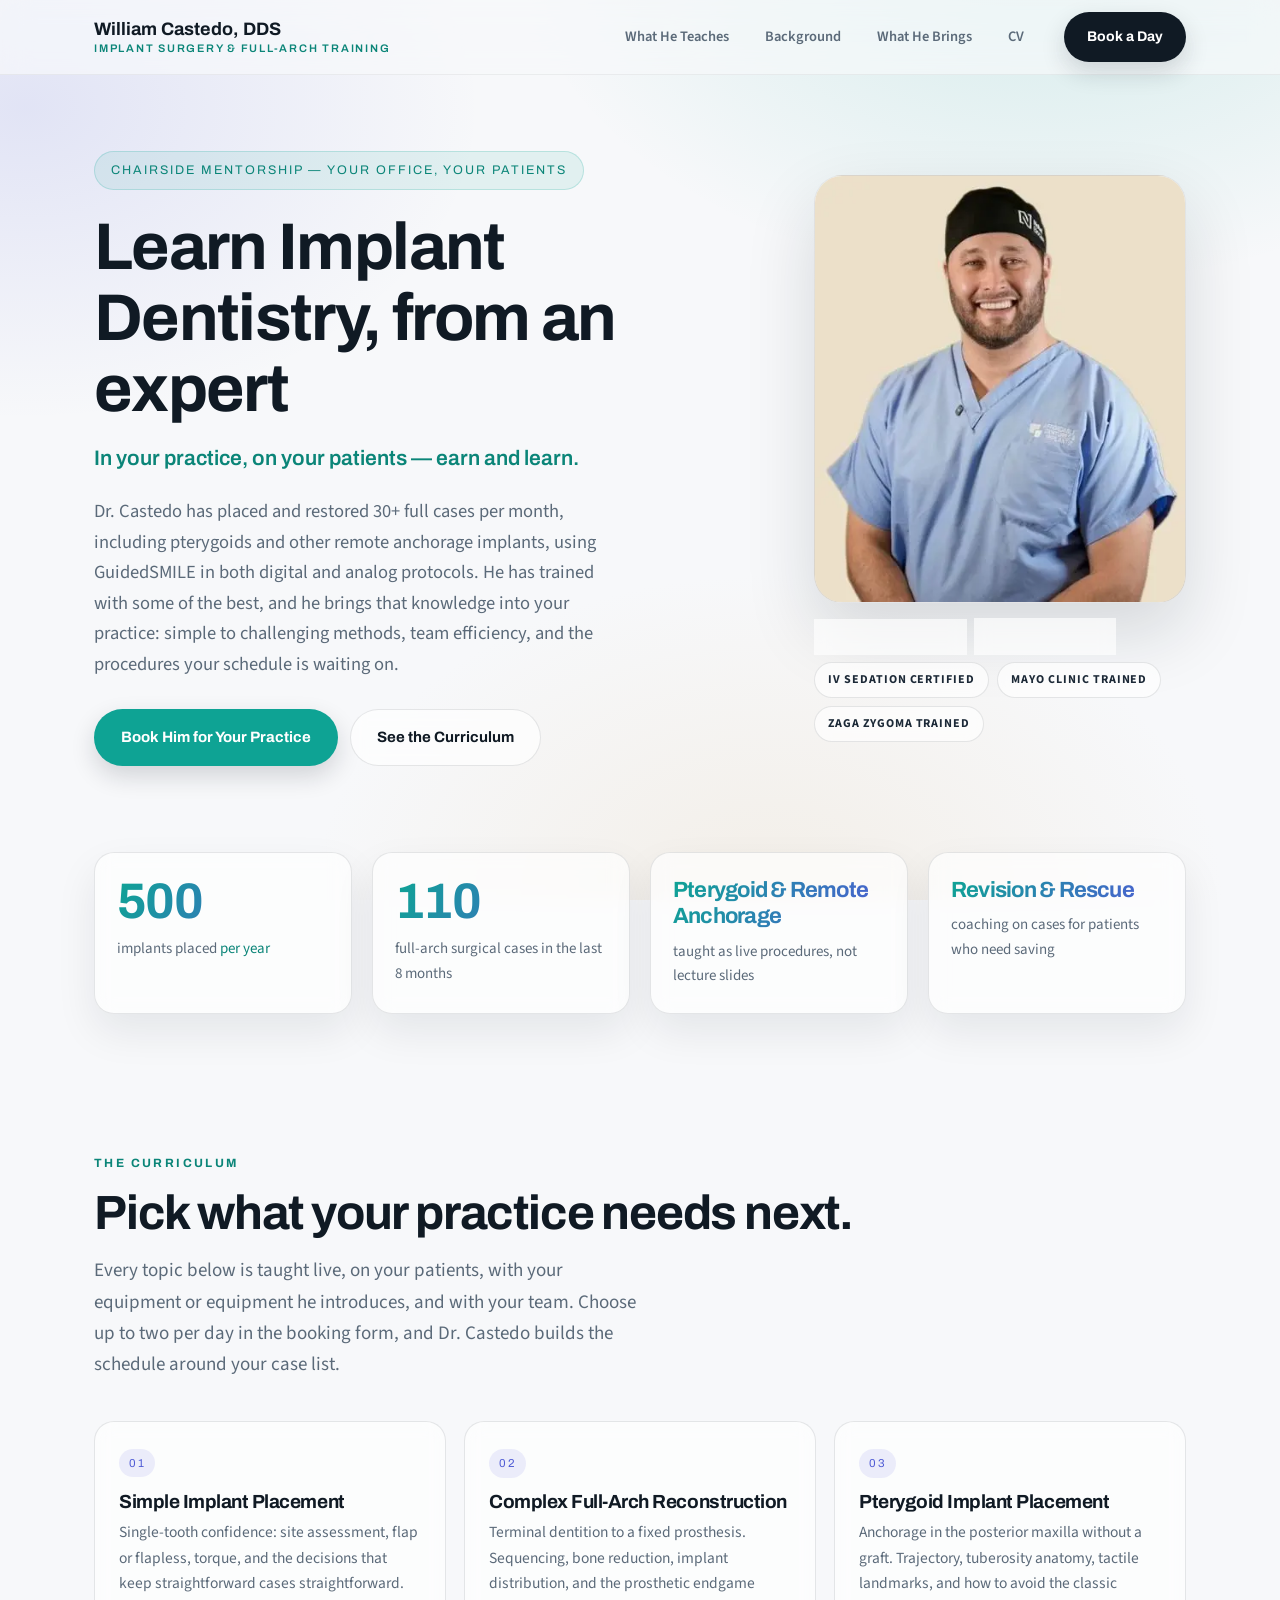
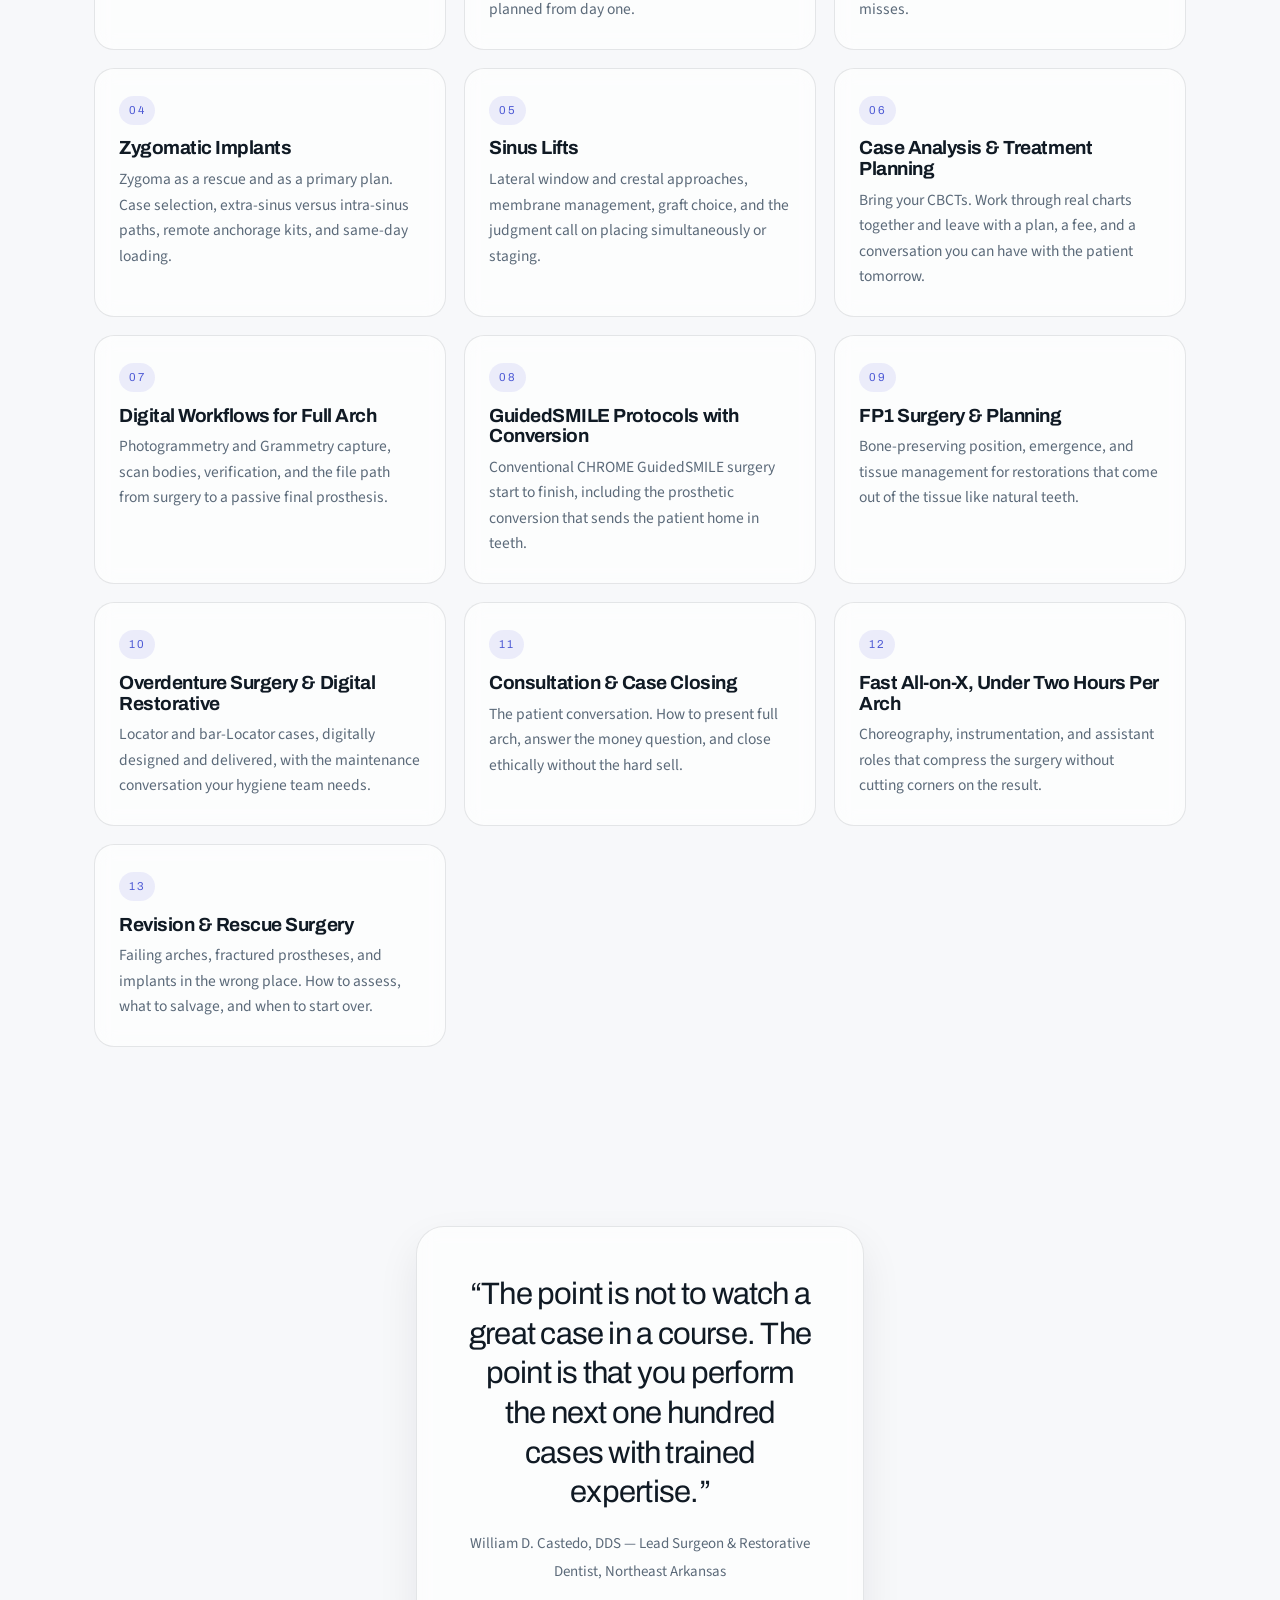
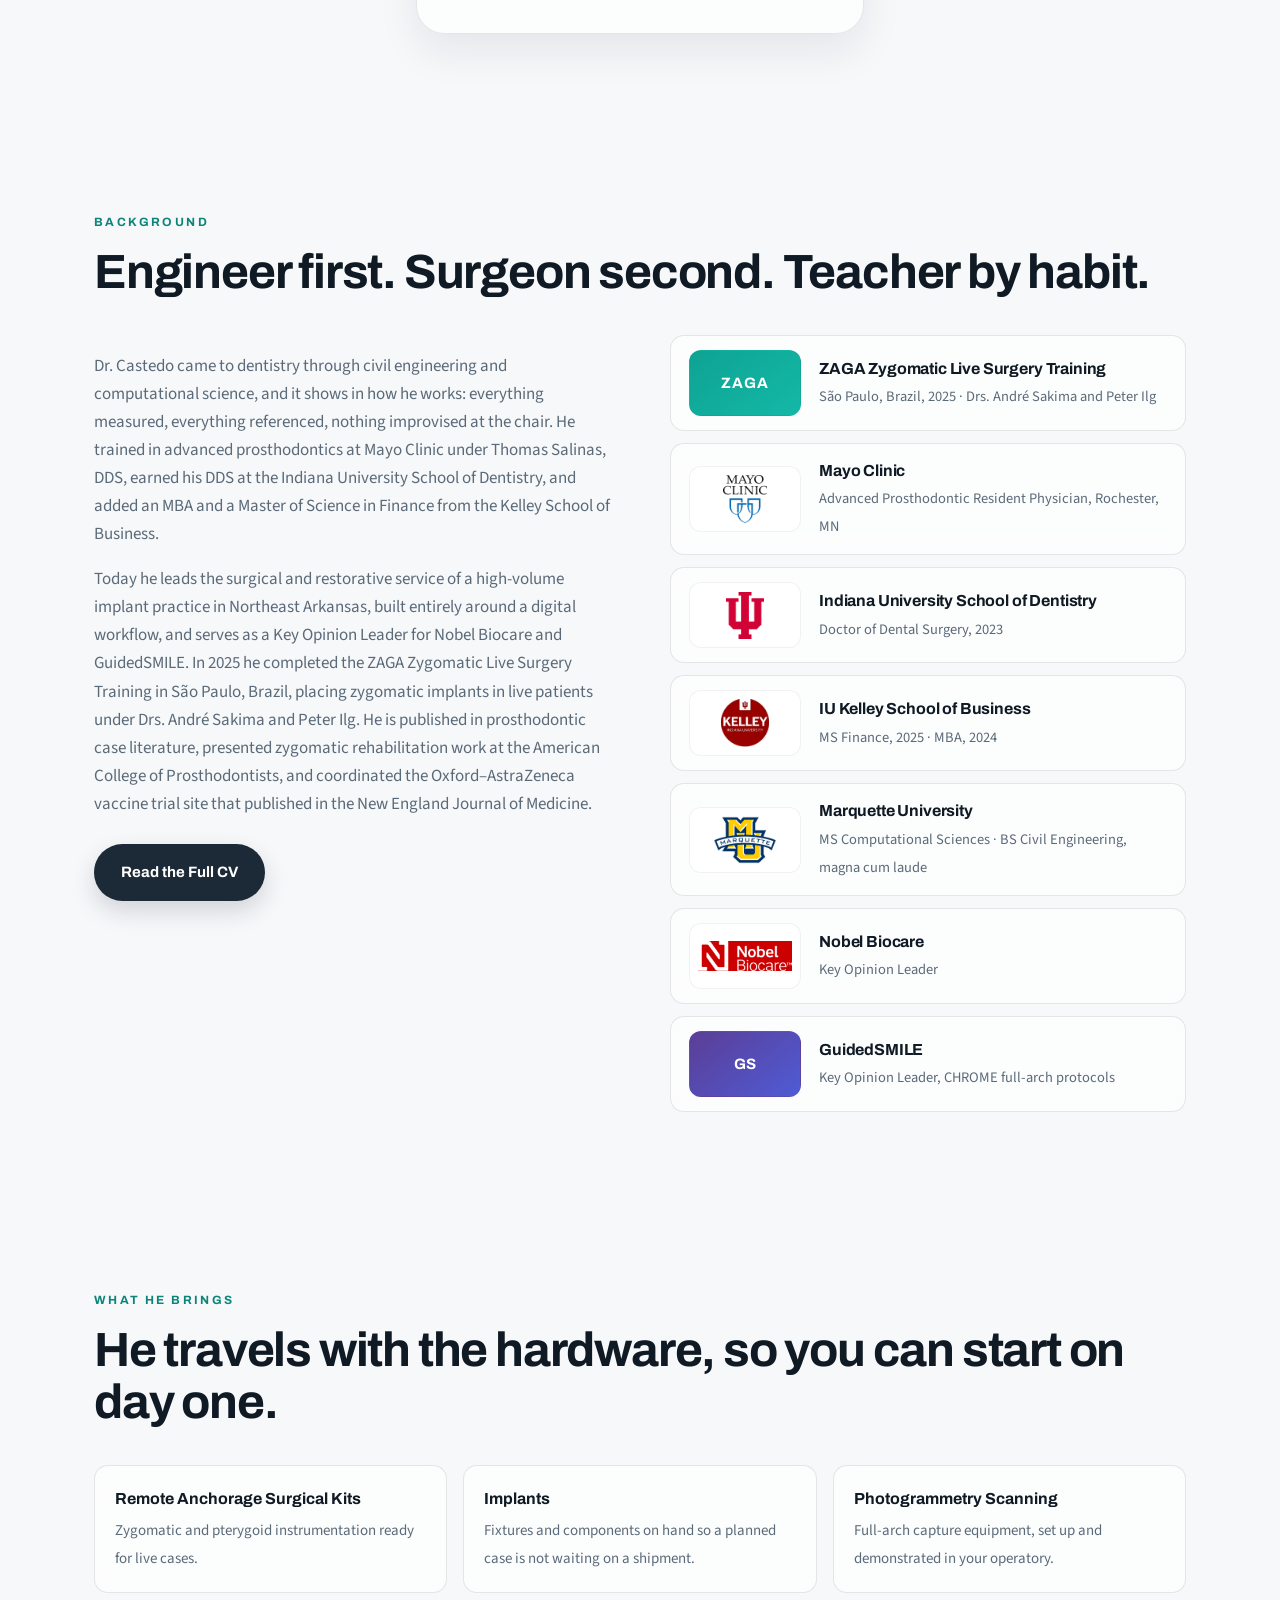
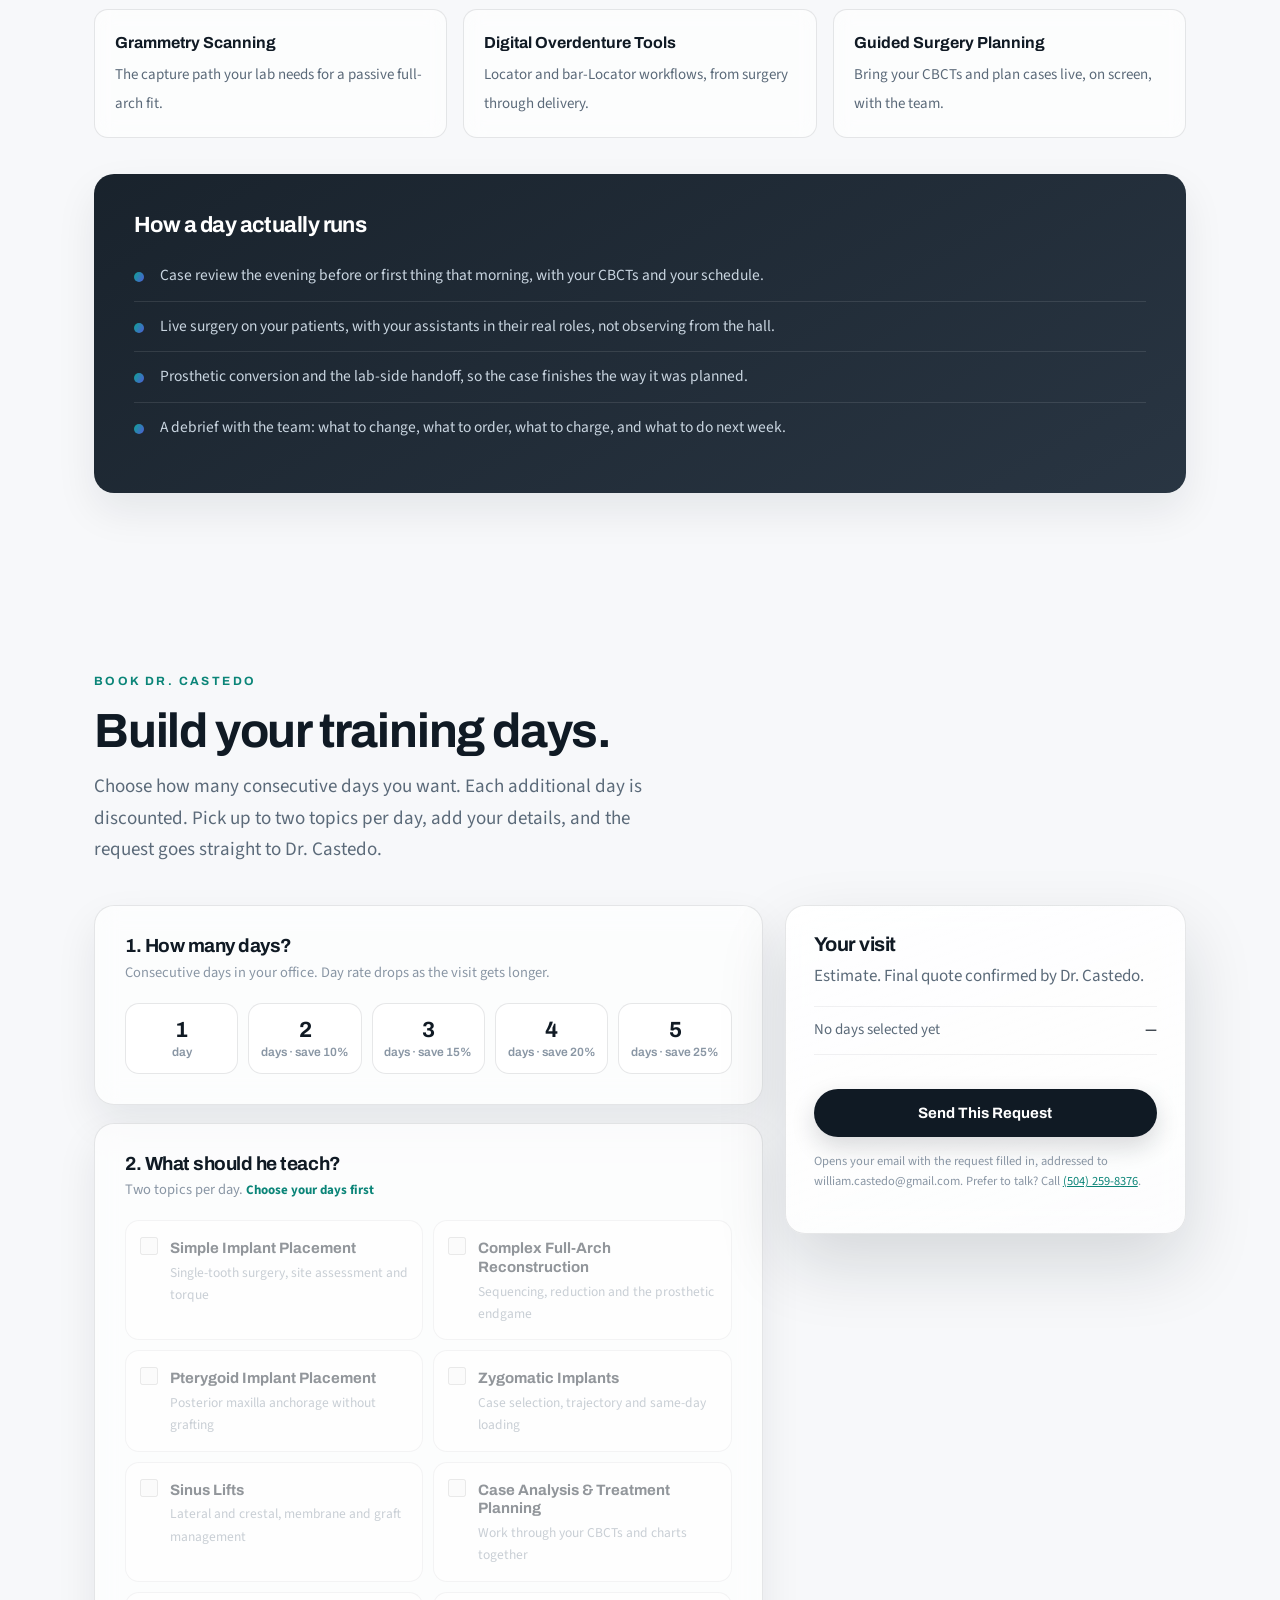
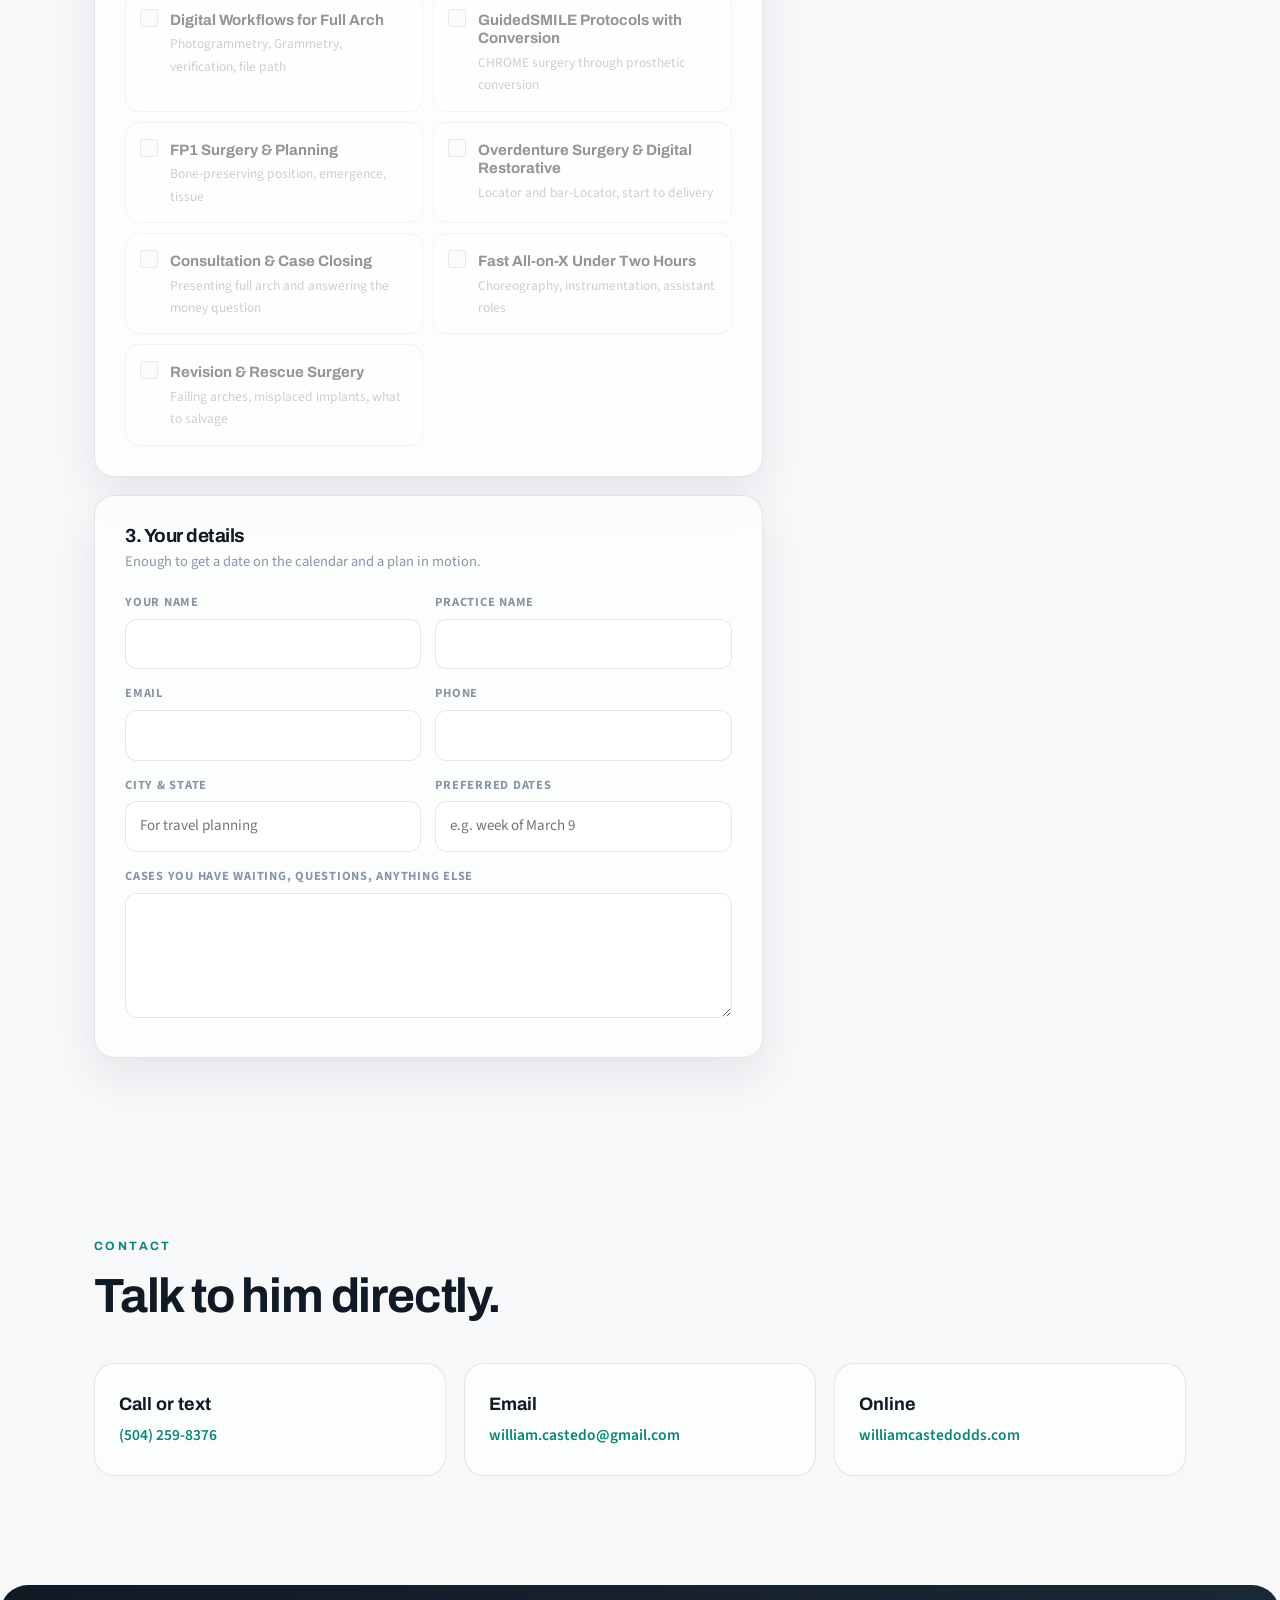
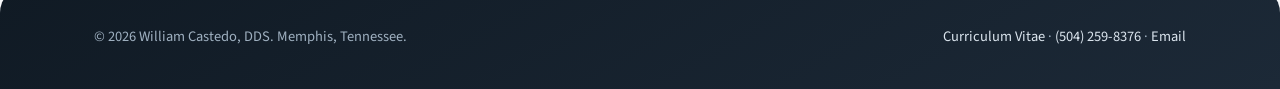
==== commit d8ed6c3b: "Add files via upload" ====
--- a/index.html
+++ b/index.html
@@ -40,7 +40,7 @@
     <div class="portrait">
       <div class="plate"><img src="images/dr-castedo.webp" alt="Dr. William Castedo, DDS" width="433" height="498"></div>
       <div class="tagstrip">
-        <span>Nobel Biocare KOL</span><span>GuidedSMILE KOL</span><span>IV Sedation Certified</span><span>Mayo Clinic Trained</span>
+        <span>Nobel Biocare KOL</span><span>GuidedSMILE KOL</span><span>IV Sedation Certified</span><span>Mayo Clinic Trained</span><span>ZAGA Zygoma Trained</span>
       </div>
     </div>
   </div>
@@ -82,7 +82,7 @@
   <div class="wrap">
     <blockquote>
       <p>&ldquo;The point is not to watch a great case in a course. The point is that you perform the next one hundred cases with trained expertise.&rdquo;</p>
-      <cite>William D. Castedo, DDS &mdash; Lead Surgeon, Affordable Dentures &amp; Implants, Jonesboro, AR</cite>
+      <cite>William D. Castedo, DDS &mdash; Lead Surgeon &amp; Restorative Dentist, Northeast Arkansas</cite>
     </blockquote>
   </div>
 </section>
@@ -94,11 +94,12 @@
     <div class="split" style="margin-top:36px">
       <div>
         <p>Dr. Castedo came to dentistry through civil engineering and computational science, and it shows in how he works: everything measured, everything referenced, nothing improvised at the chair. He trained in advanced prosthodontics at Mayo Clinic under Thomas Salinas, DDS, earned his DDS at the Indiana University School of Dentistry, and added an MBA and a Master of Science in Finance from the Kelley School of Business.</p>
-        <p>Today he is lead surgeon and restorative dentist at Affordable Dentures &amp; Implants in Jonesboro, Arkansas, where he runs a fully digital practice and serves as a Key Opinion Leader for Nobel Biocare and GuidedSMILE. He is published in prosthodontic case literature, presented zygomatic rehabilitation work at the American College of Prosthodontists, and coordinated the Oxford&ndash;AstraZeneca vaccine trial site that published in the New England Journal of Medicine.</p>
+        <p>Today he leads the surgical and restorative service of a high-volume implant practice in Northeast Arkansas, built entirely around a digital workflow, and serves as a Key Opinion Leader for Nobel Biocare and GuidedSMILE. In 2025 he completed the ZAGA Zygomatic Live Surgery Training in S&atilde;o Paulo, Brazil, placing zygomatic implants in live patients under Drs. Andr&eacute; Sakima and Peter Ilg. He is published in prosthodontic case literature, presented zygomatic rehabilitation work at the American College of Prosthodontists, and coordinated the Oxford&ndash;AstraZeneca vaccine trial site that published in the New England Journal of Medicine.</p>
         <p style="margin-top:26px"><a class="btn dark" href="cv.html">Read the Full CV</a></p>
       </div>
       <div>
         <div class="creds">
+          <div class="cred"><div class="mark zaga">ZAGA</div><div><b>ZAGA Zygomatic Live Surgery Training</b><span>S&atilde;o Paulo, Brazil, 2025 &middot; Drs. Andr&eacute; Sakima and Peter Ilg</span></div></div>
           <div class="cred"><div class="mark"><img src="images/logo-mayo.png" alt="Mayo Clinic"></div><div><b>Mayo Clinic</b><span>Advanced Prosthodontic Resident Physician, Rochester, MN</span></div></div>
           <div class="cred"><div class="mark"><img src="images/logo-iu.png" alt="Indiana University"></div><div><b>Indiana University School of Dentistry</b><span>Doctor of Dental Surgery, 2023</span></div></div>
           <div class="cred"><div class="mark"><img src="images/logo-kelley.png" alt="Kelley School of Business, Indiana University"></div><div><b>IU Kelley School of Business</b><span>MS Finance, 2025 &middot; MBA, 2024</span></div></div>
--- a/css/styles.css
+++ b/css/styles.css
@@ -88,6 +88,7 @@
 .mark{width:112px;height:66px;background:#fff;border:1px solid var(--edge-2);border-radius:12px;padding:8px;display:flex;align-items:center;justify-content:center;font-family:var(--display);font-weight:700;color:#fff}
 .mark img{max-width:100%;max-height:100%;width:auto;object-fit:contain}
 .mark.gs{background:linear-gradient(140deg,#5b3e96,#4f5bd5);border-color:transparent;font-size:15px}
+.mark.zaga{background:linear-gradient(140deg,#0ea394,#14b8a6);border-color:transparent;font-size:15px;letter-spacing:.06em}
 .cred b{display:block;font-family:var(--display);color:var(--ink);font-size:16px;letter-spacing:-.01em}
 .cred span{font-size:14.5px}
 
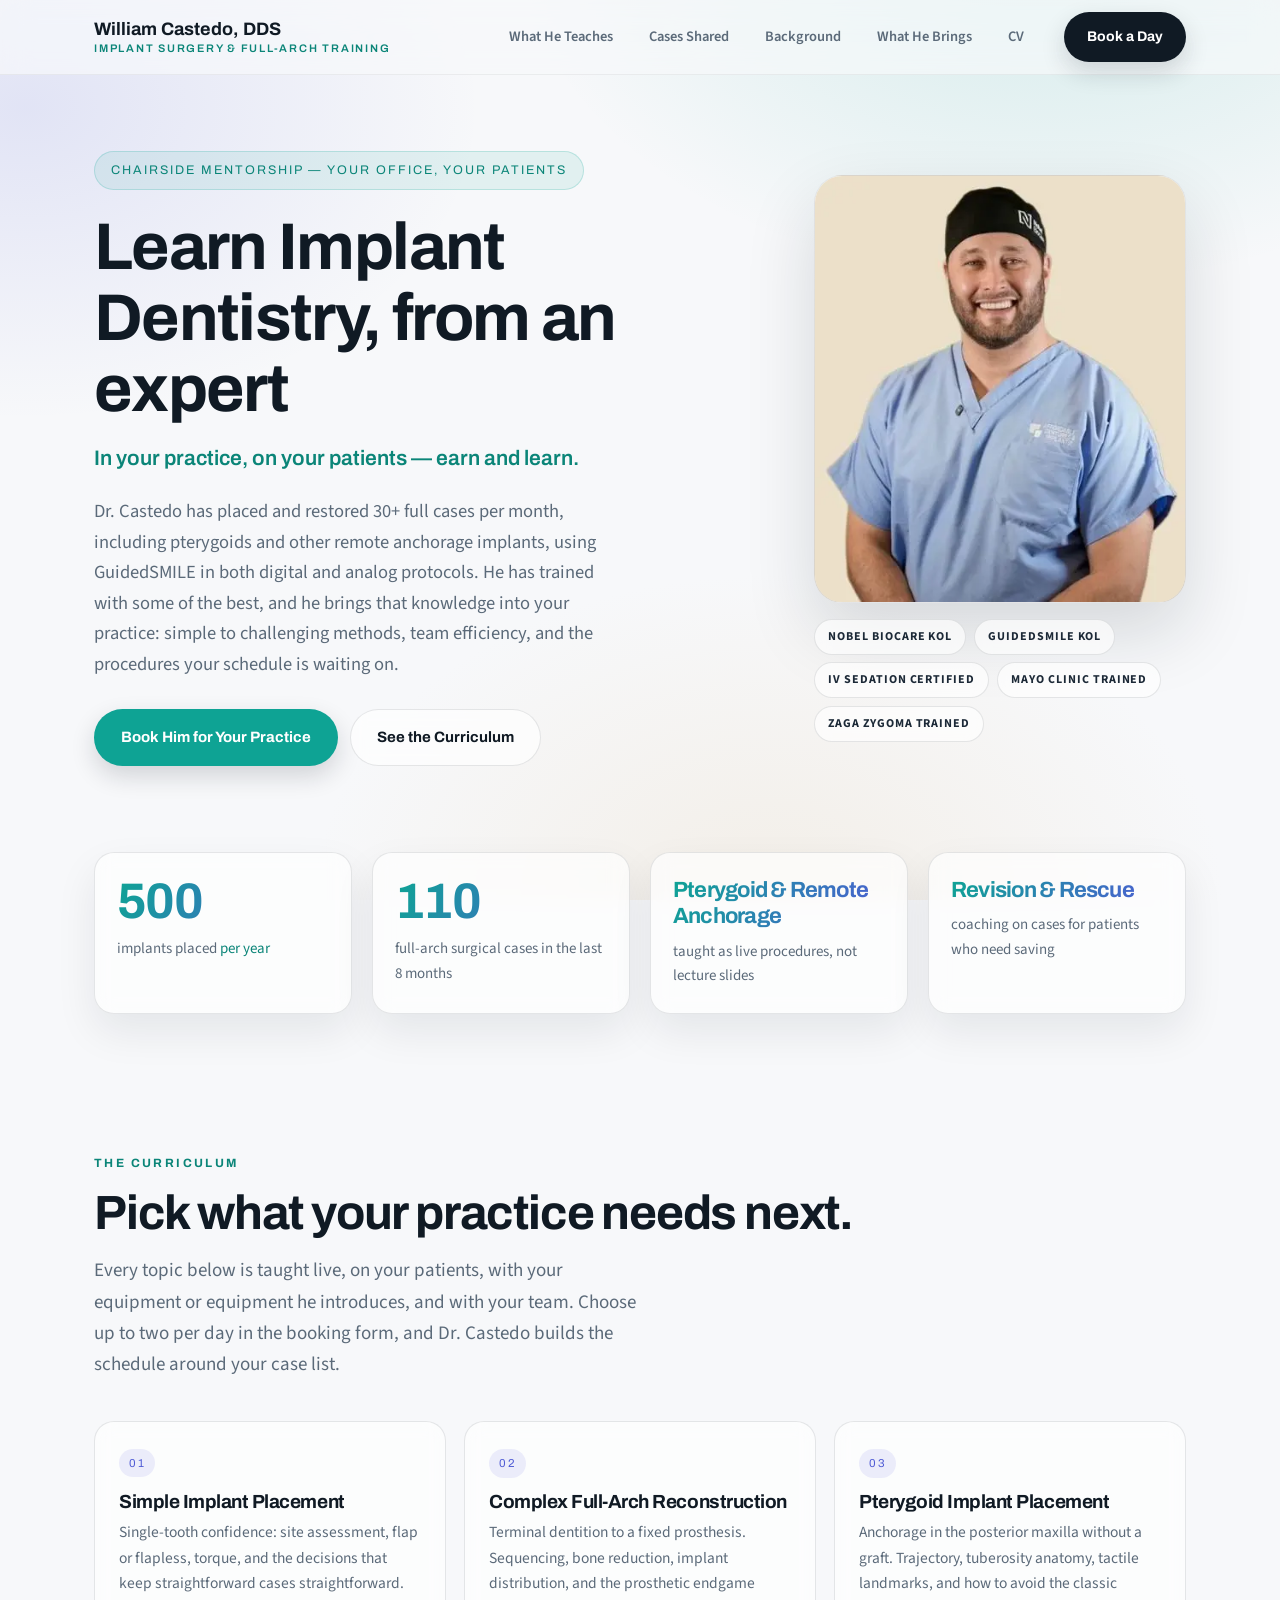
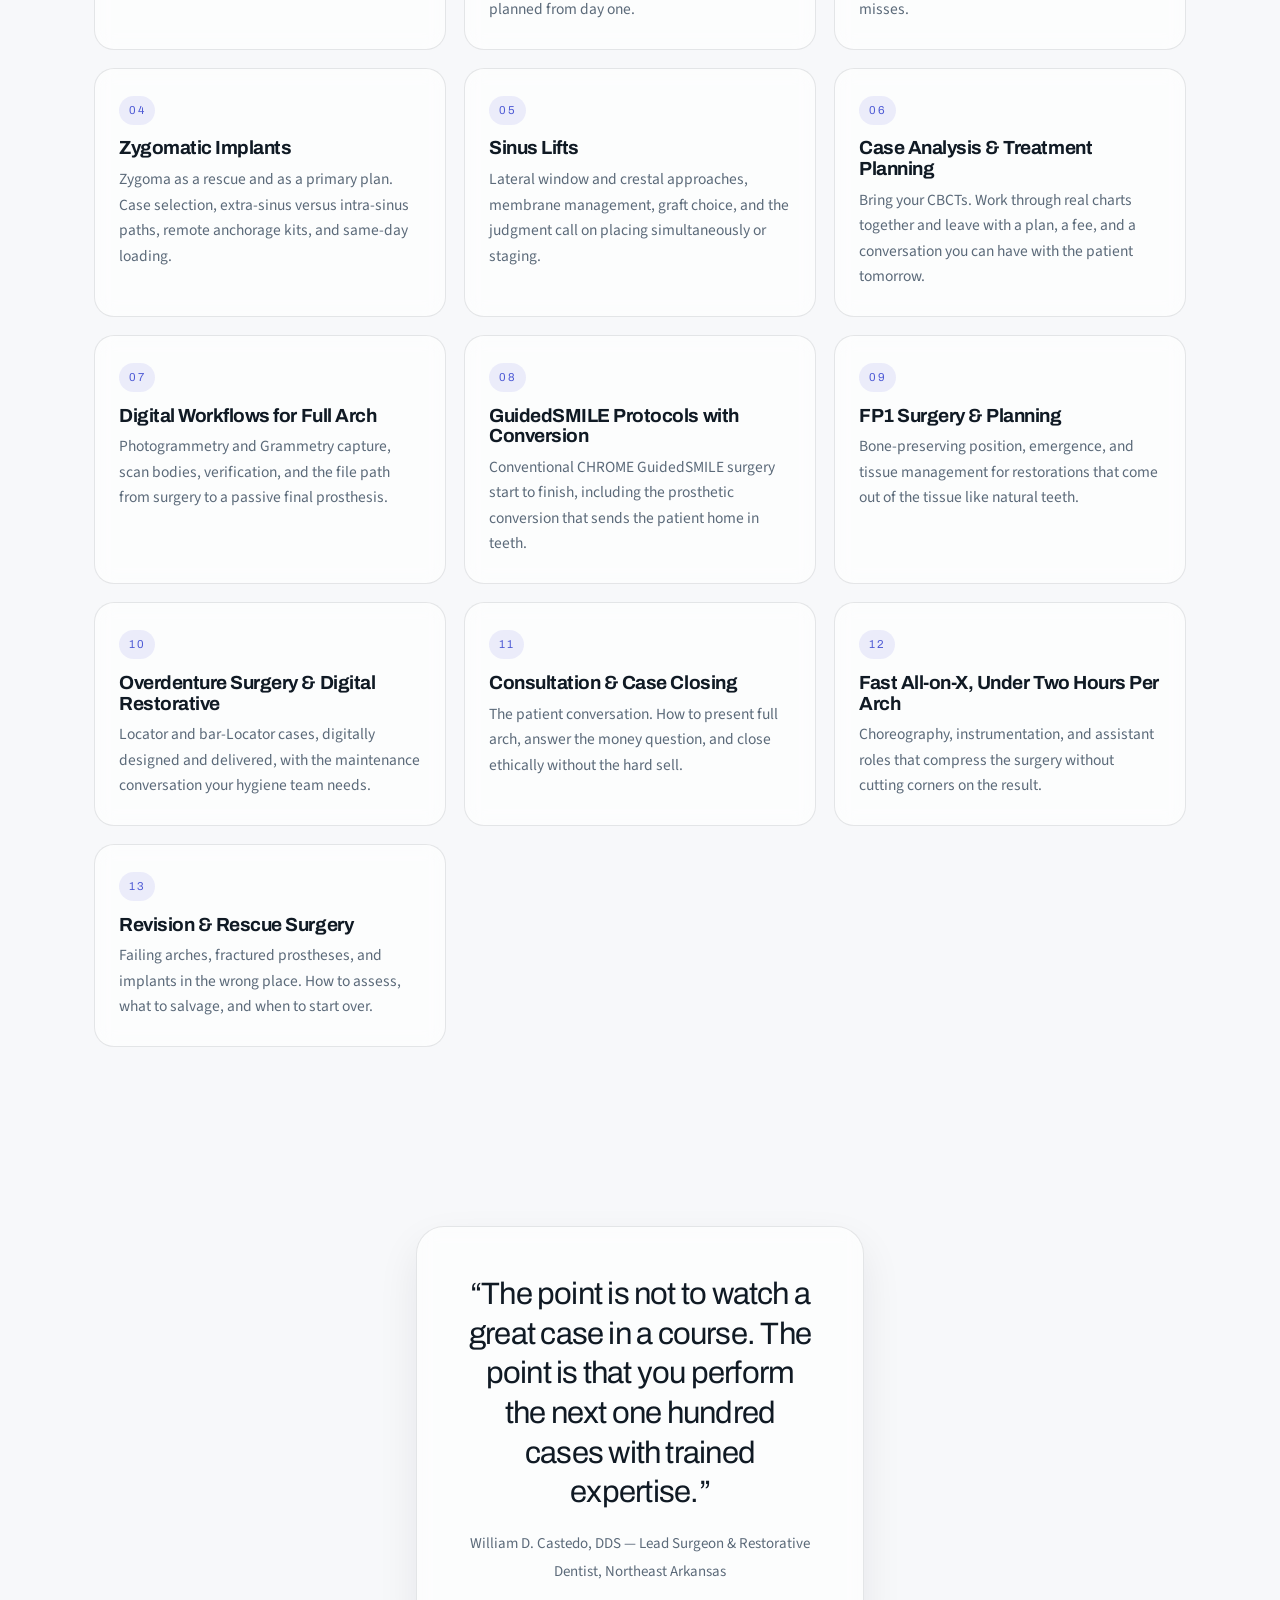
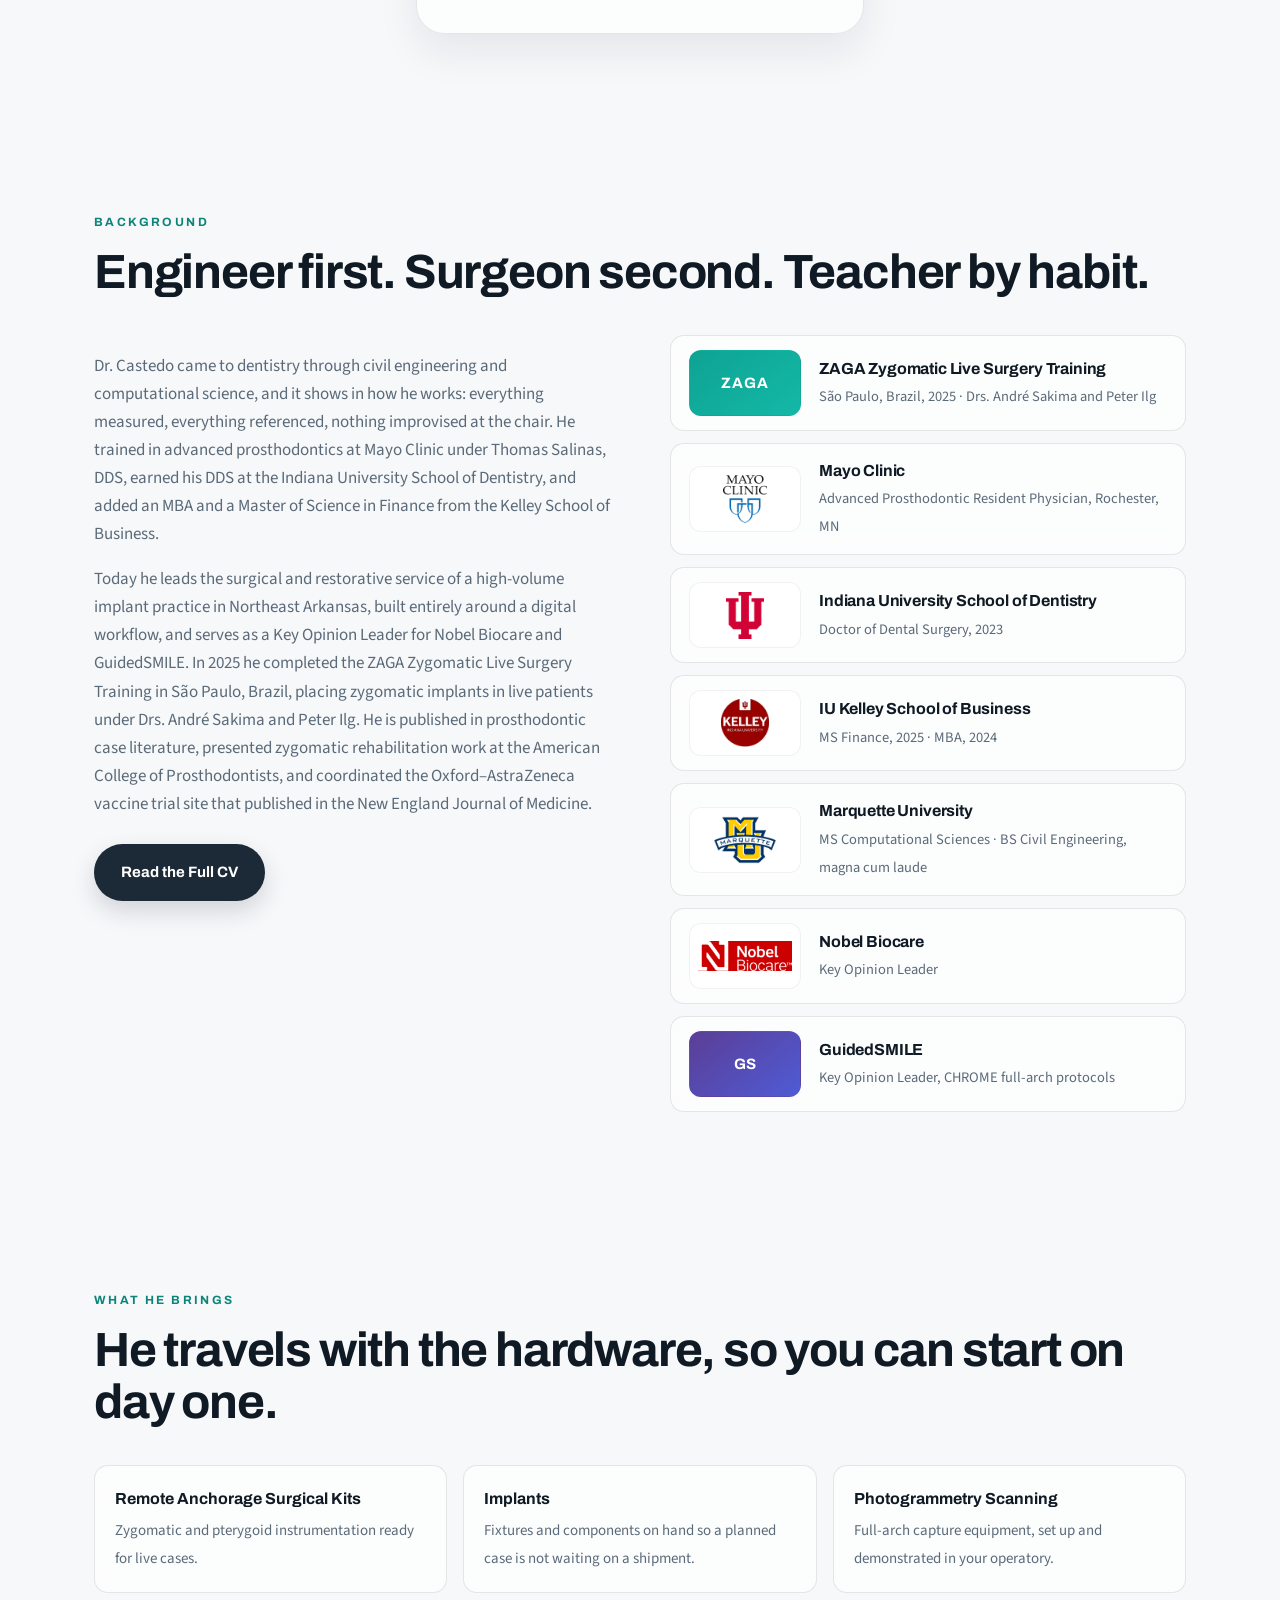
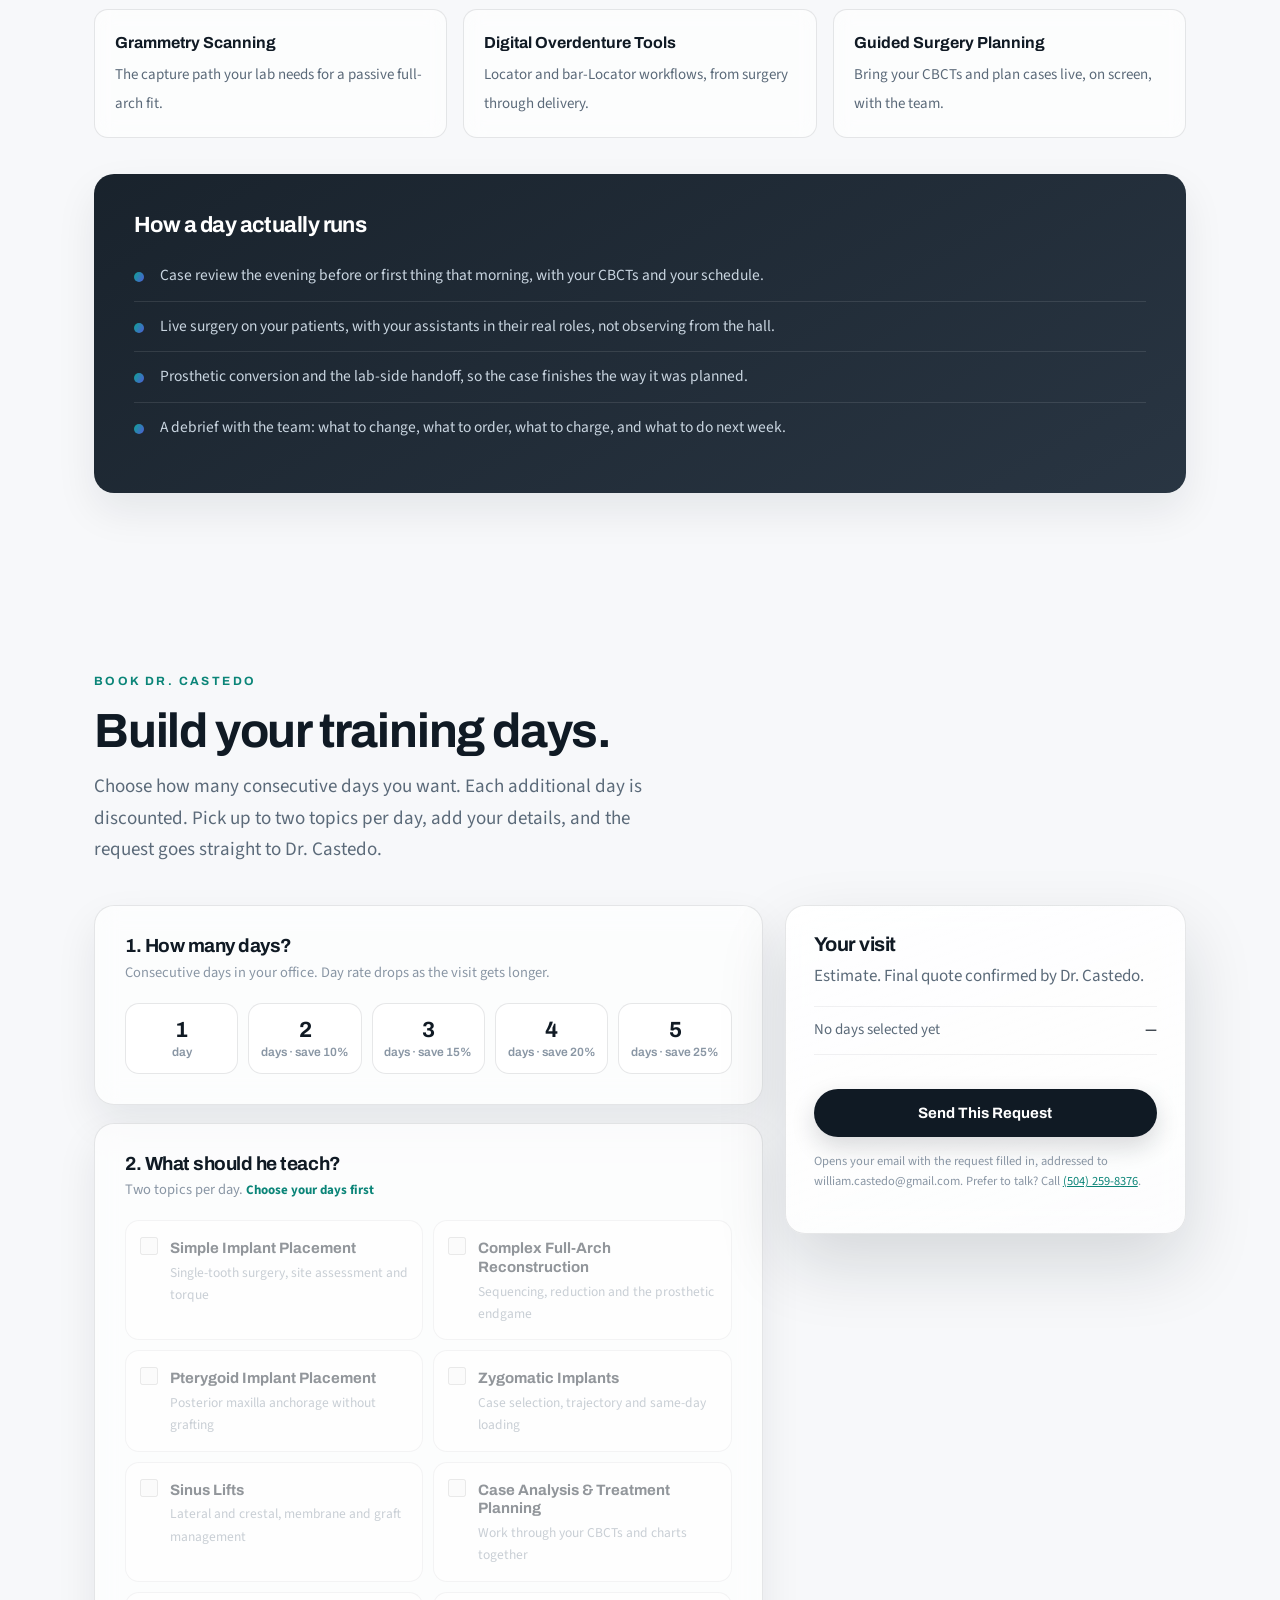
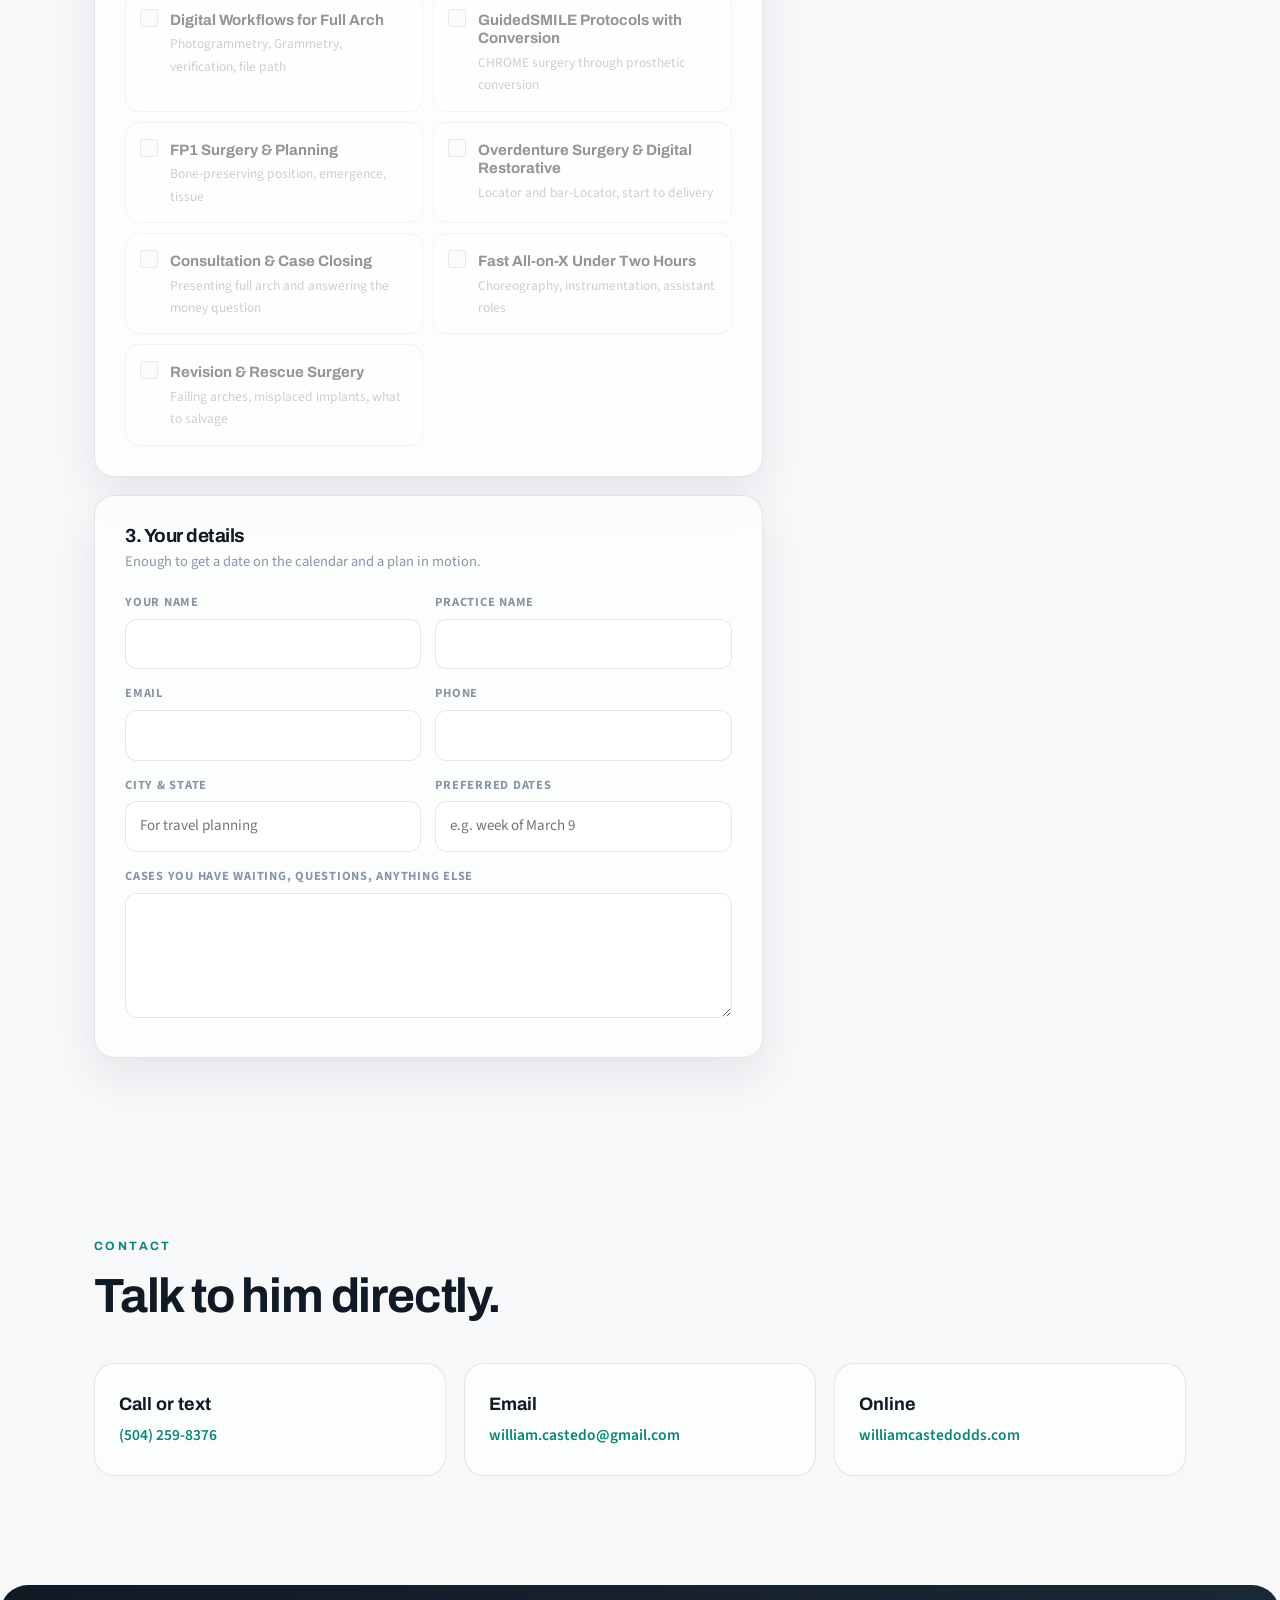
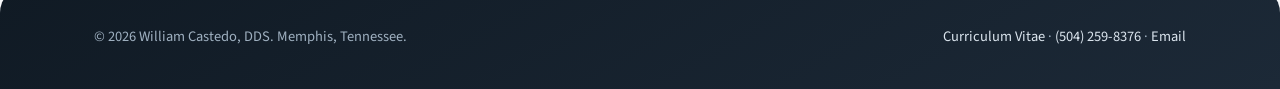
==== commit b80c8025: "Add files via upload" ====
--- a/index.html
+++ b/index.html
@@ -17,6 +17,7 @@
   <a class="brand" href="index.html">William Castedo, DDS<small>Implant Surgery &amp; Full-Arch Training</small></a>
   <nav class="nav" aria-label="Main">
     <a href="#teach">What He Teaches</a>
+    <a href="cases.html">Cases Shared</a>
     <a href="#background">Background</a>
     <a href="#kit">What He Brings</a>
     <a href="cv.html">CV</a>
--- a/css/styles.css
+++ b/css/styles.css
@@ -208,3 +208,31 @@
   .cv .block{padding:10pt 0;border-bottom:0}
 }
 @media (prefers-reduced-motion:reduce){html{scroll-behavior:auto}*{transition:none!important}}
+
+/* ---------- Cases Shared page ---------- */
+.caseshead{padding:clamp(36px,5vw,64px) 0 clamp(18px,3vw,30px)}
+.caseshead h1{font-size:clamp(32px,4.6vw,52px)}
+.caseshead p{margin:16px 0 0;max-width:62ch}
+.case{background:var(--glass);border:1px solid var(--edge);border-radius:var(--r);padding:clamp(20px,3vw,30px);backdrop-filter:blur(10px);box-shadow:var(--shadow);margin-bottom:22px}
+.case-head{display:flex;align-items:baseline;gap:14px;flex-wrap:wrap;margin-bottom:6px}
+.case-no{font-family:var(--display);font-size:12px;font-weight:700;letter-spacing:.14em;color:var(--indigo);background:var(--indigo-soft);padding:5px 11px;border-radius:var(--pill)}
+.case-head h2{font-size:clamp(20px,2.2vw,26px)}
+.case-meta{font-size:14px;color:var(--muted)}
+.case-grid{display:grid;grid-template-columns:1fr 1fr;gap:14px;margin:18px 0 0}
+.shot{margin:0}
+.shot .frame{position:relative;border-radius:var(--r-sm);overflow:hidden;background:rgba(16,26,36,.04);border:1px dashed var(--edge);aspect-ratio:4/3;display:flex;align-items:center;justify-content:center}
+.shot.pano .frame{aspect-ratio:2/1}
+.shot .frame img{width:100%;height:100%;object-fit:cover}
+.shot .ph{padding:16px;text-align:center;font-size:13px;color:var(--muted);line-height:1.5}
+.shot .ph b{display:block;font-family:var(--display);color:var(--body);font-size:13.5px;margin-bottom:4px}
+.shot .ph code{font-size:12px;background:rgba(16,26,36,.05);padding:2px 6px;border-radius:5px;word-break:break-all}
+.shot figcaption{font-family:var(--display);font-size:12px;font-weight:700;letter-spacing:.12em;text-transform:uppercase;color:var(--teal-dk);margin-top:8px}
+.shot.after figcaption{color:var(--indigo)}
+.case-notes{margin-top:20px;background:var(--white);border:1px solid var(--edge);border-radius:var(--r-sm);padding:18px 20px}
+.case-notes h3{font-family:var(--display);font-size:13px;letter-spacing:.1em;text-transform:uppercase;color:var(--muted);margin-bottom:8px}
+.case-notes p{margin:0 0 10px;font-size:15.5px}
+.case-notes p:last-child{margin-bottom:0}
+.case-notes .todo{color:var(--muted);font-style:italic}
+.case-tags{display:flex;flex-wrap:wrap;gap:7px;margin-top:14px}
+.case-tags span{font-size:12px;background:var(--tint-teal);border:1px solid rgba(14,163,148,.2);color:var(--teal-dk);padding:5px 11px;border-radius:var(--pill)}
+@media (max-width:720px){ .case-grid{grid-template-columns:1fr} }
